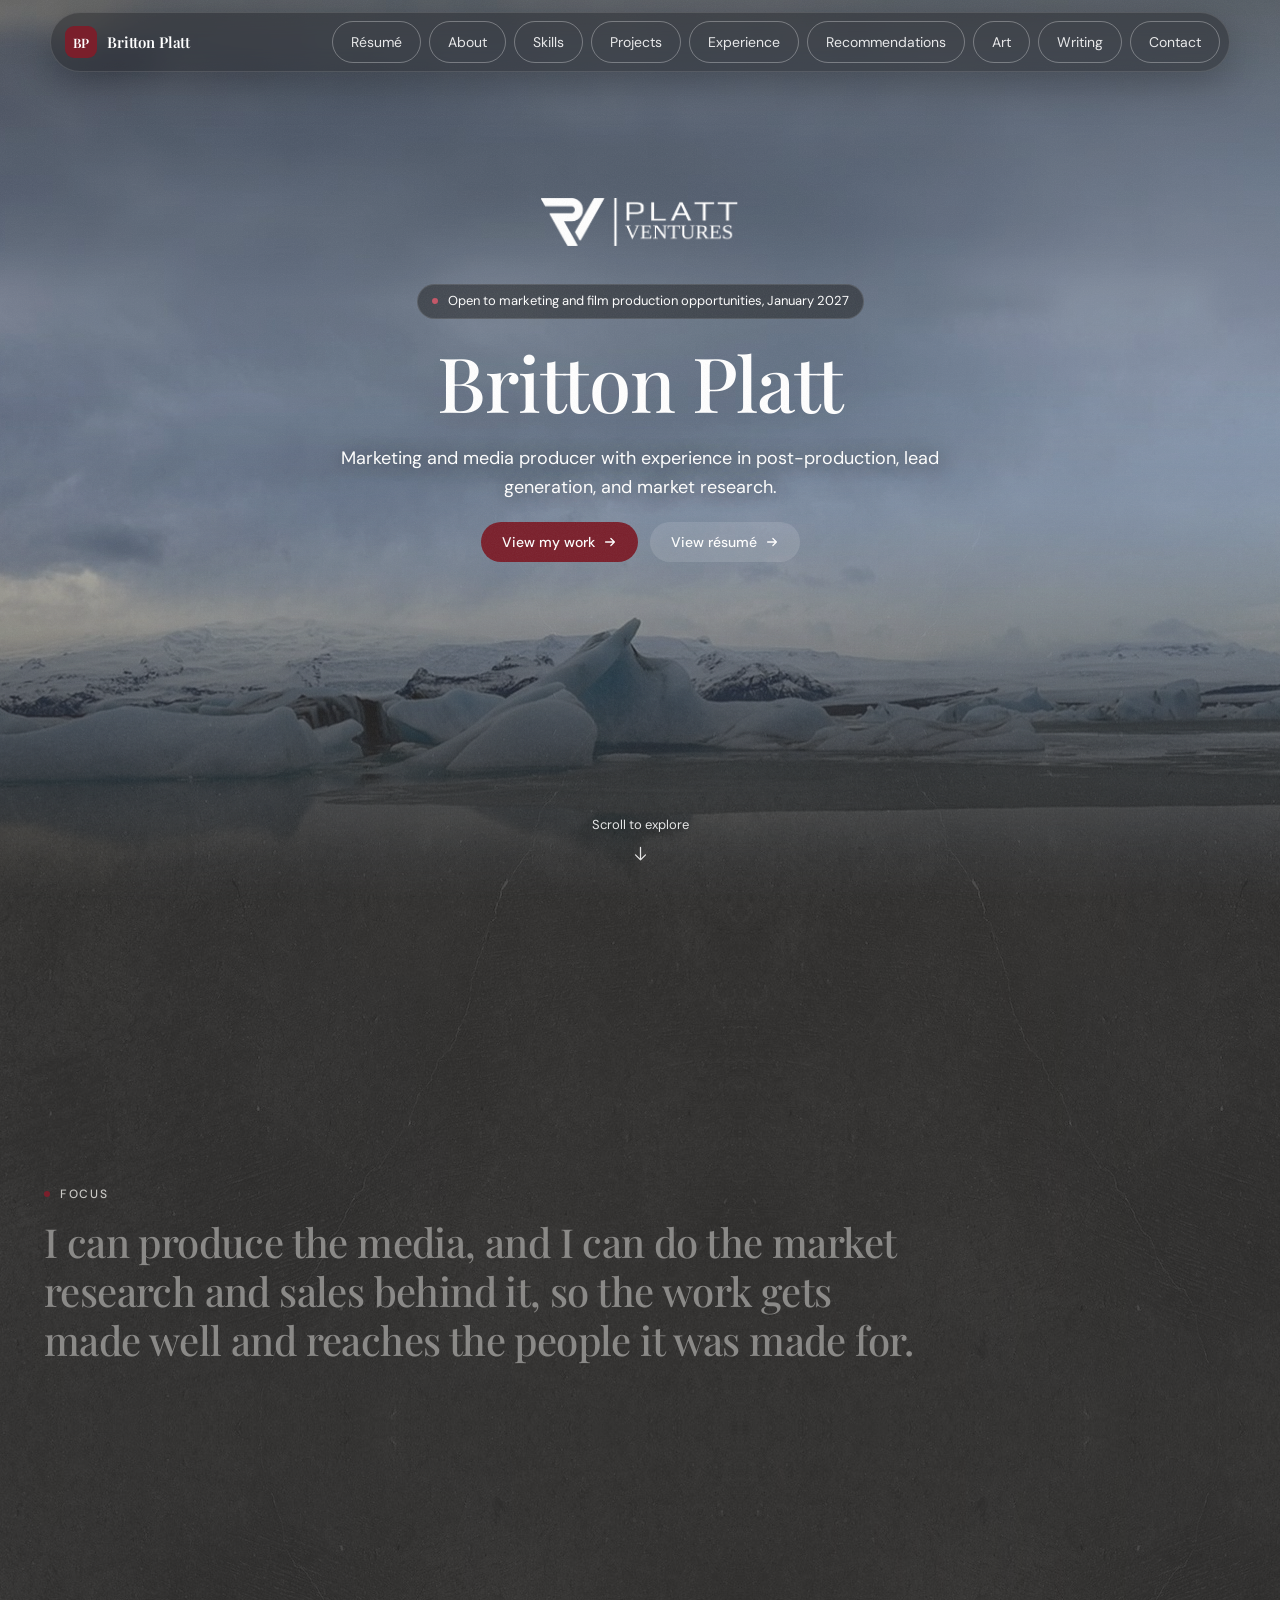
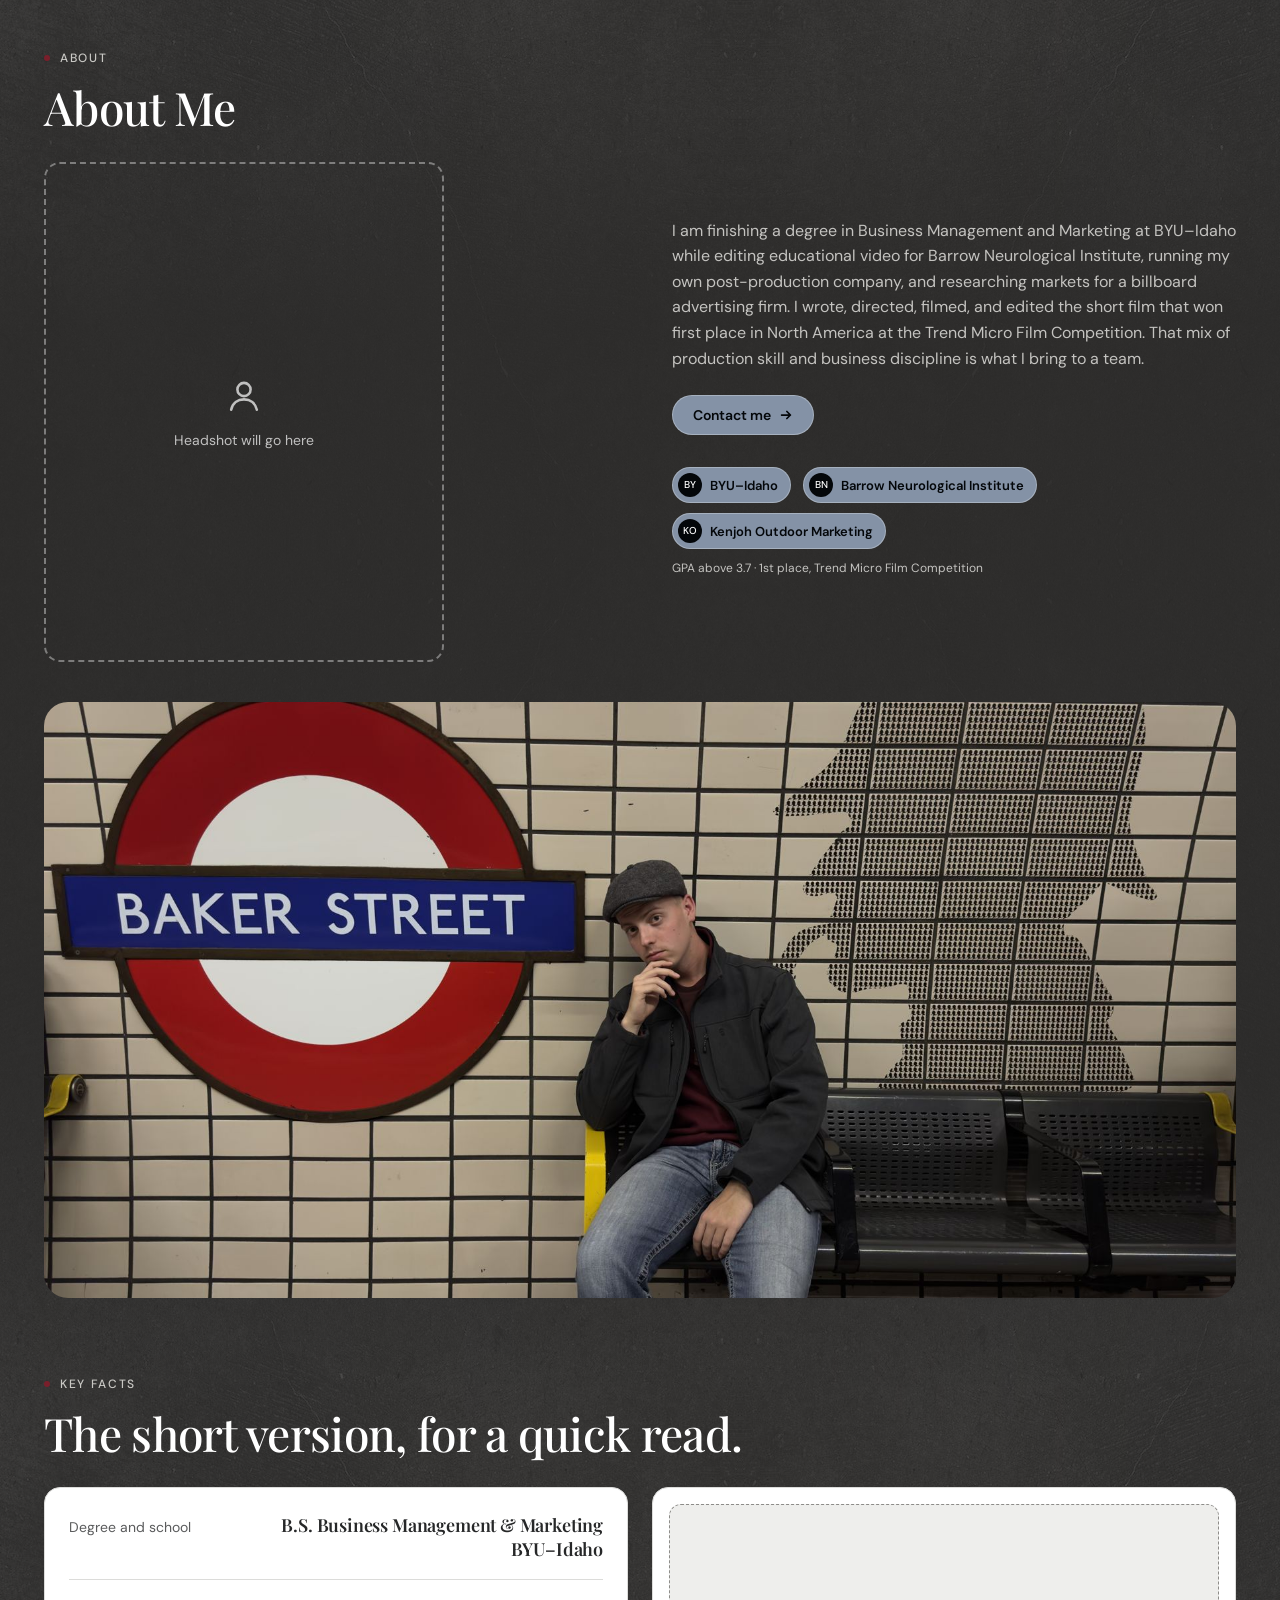
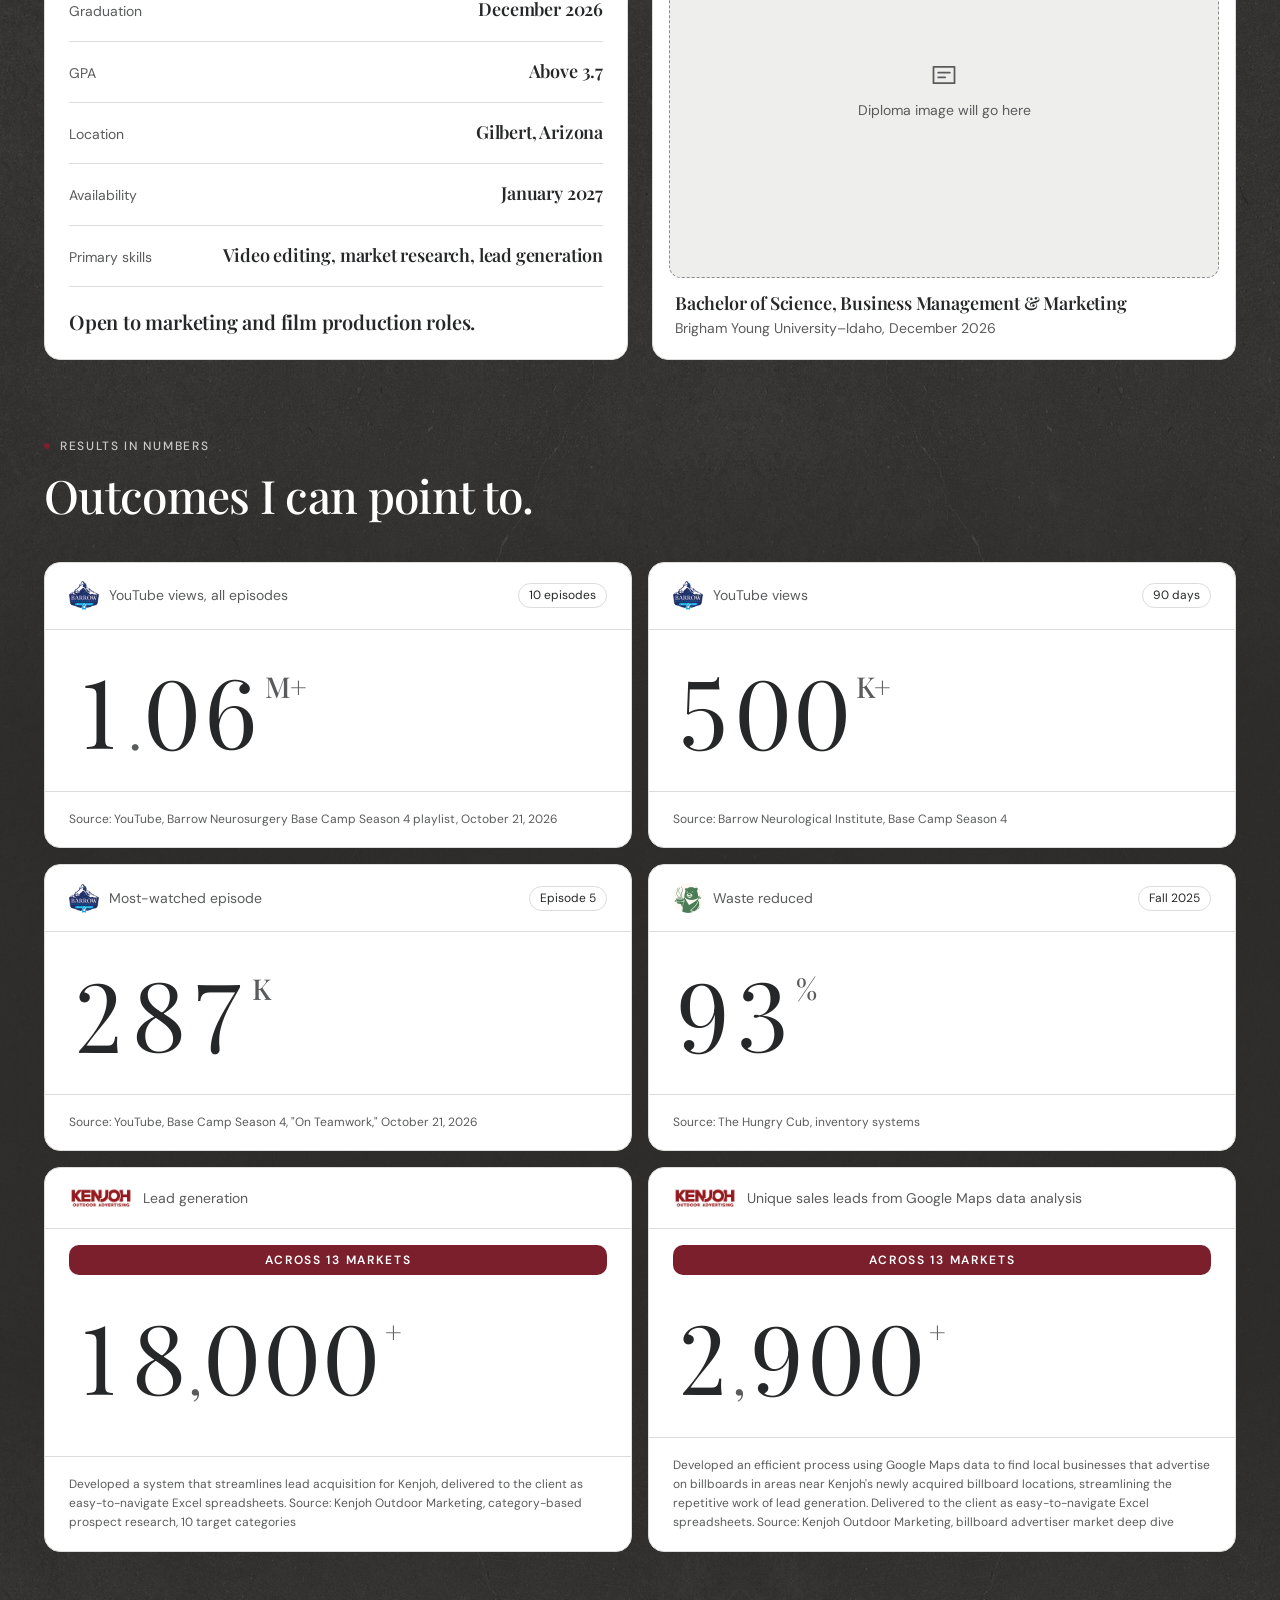
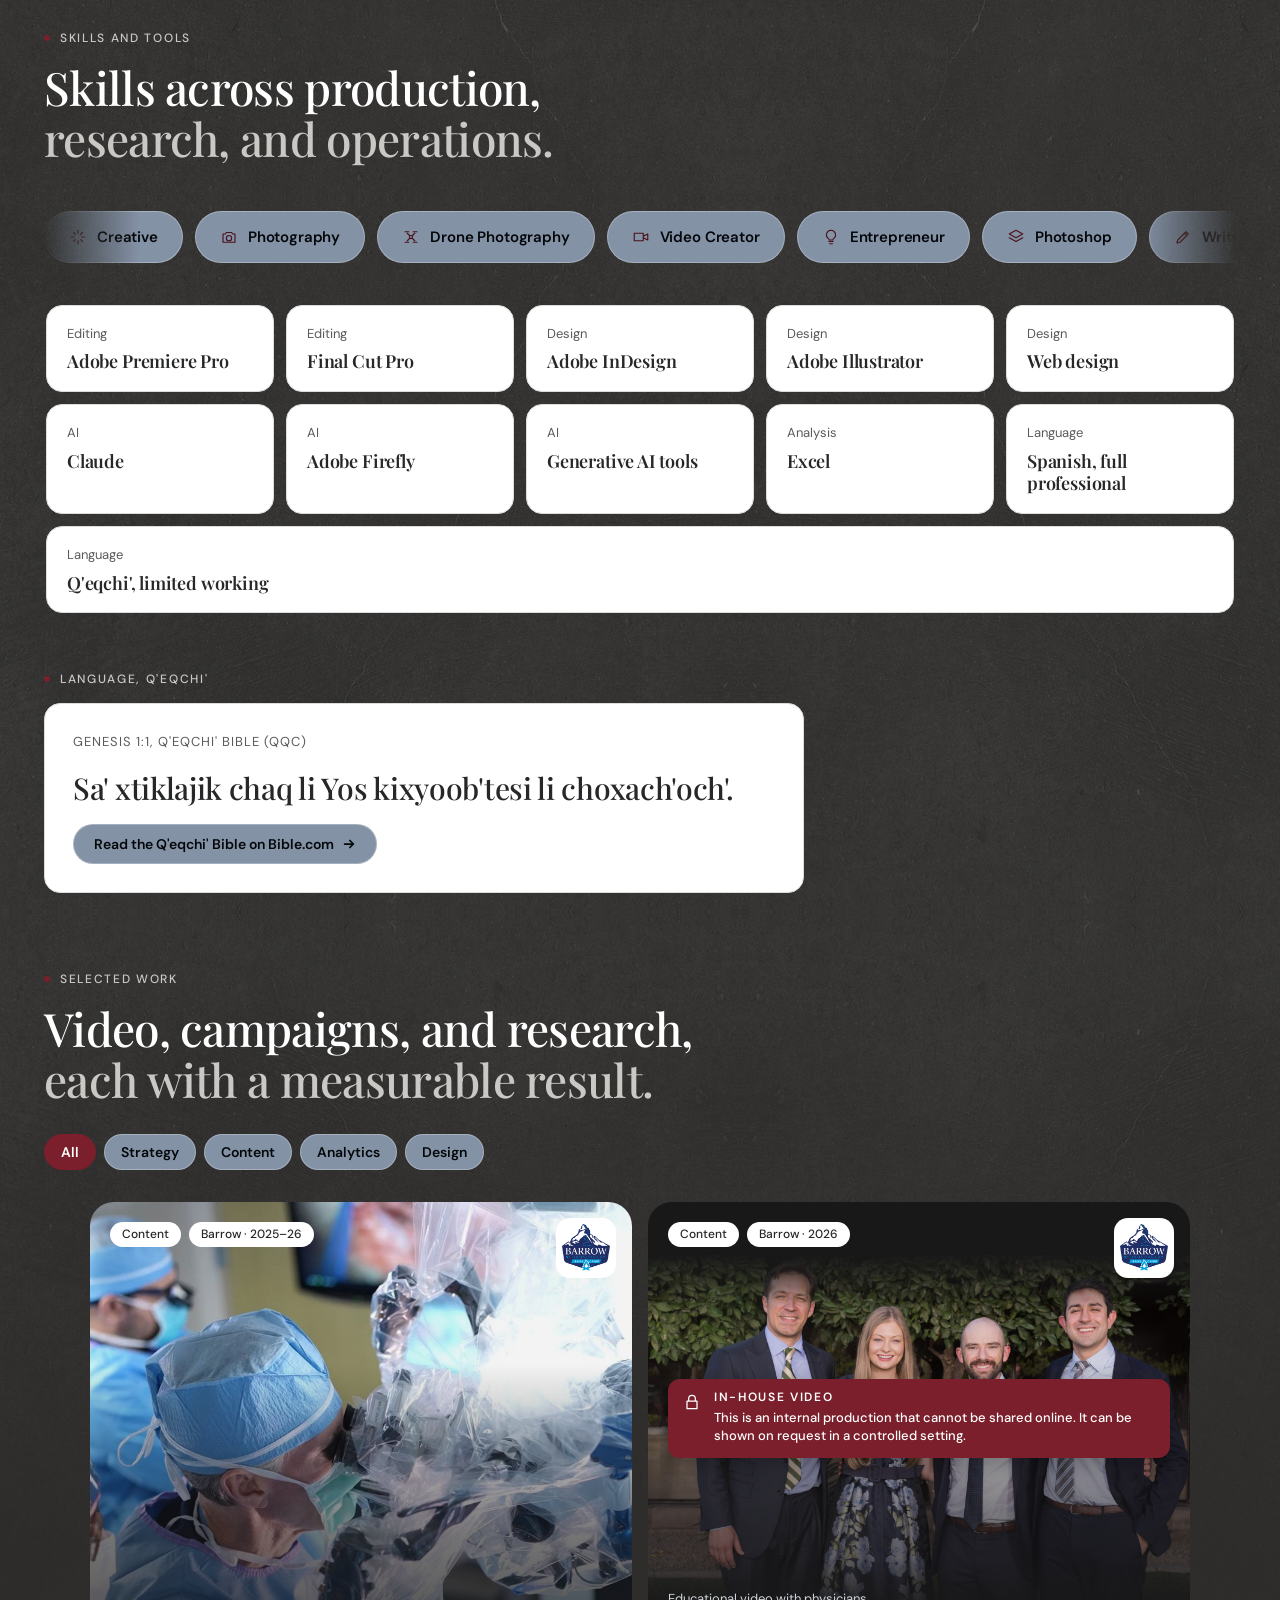
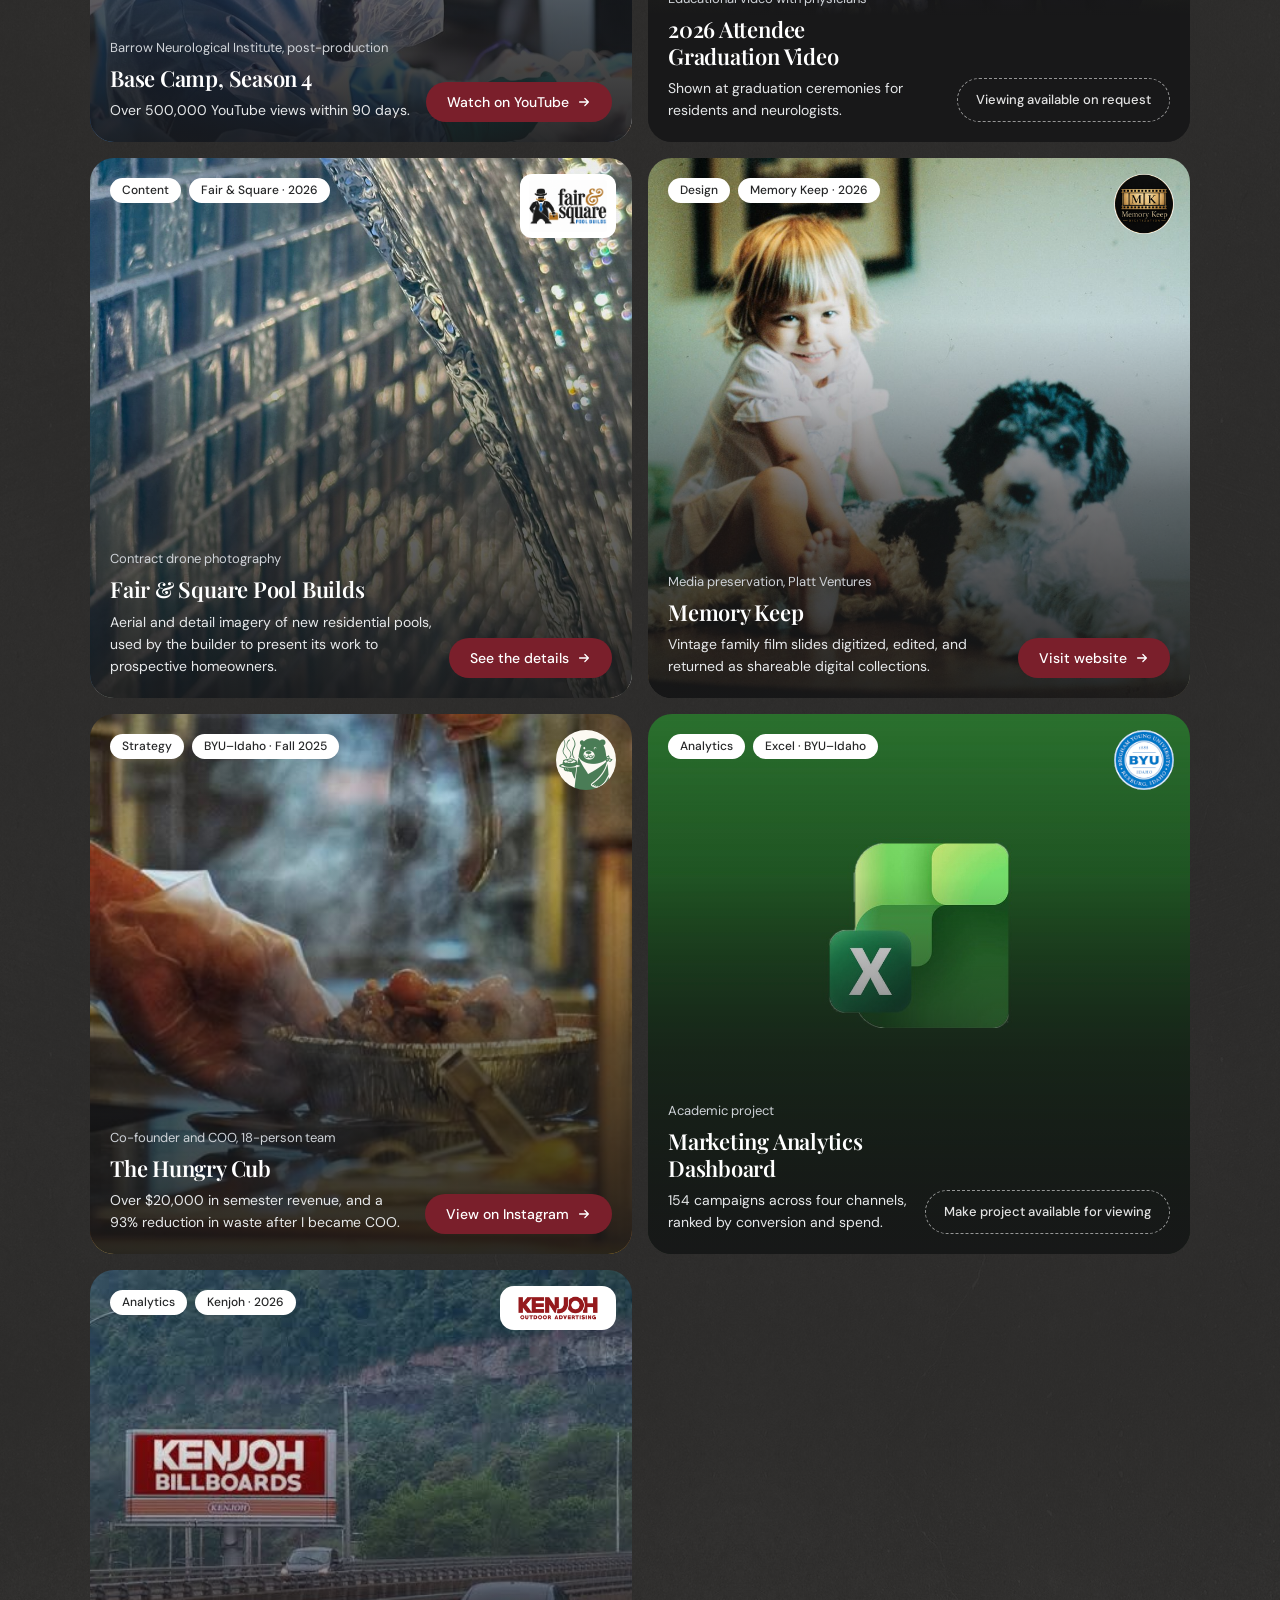
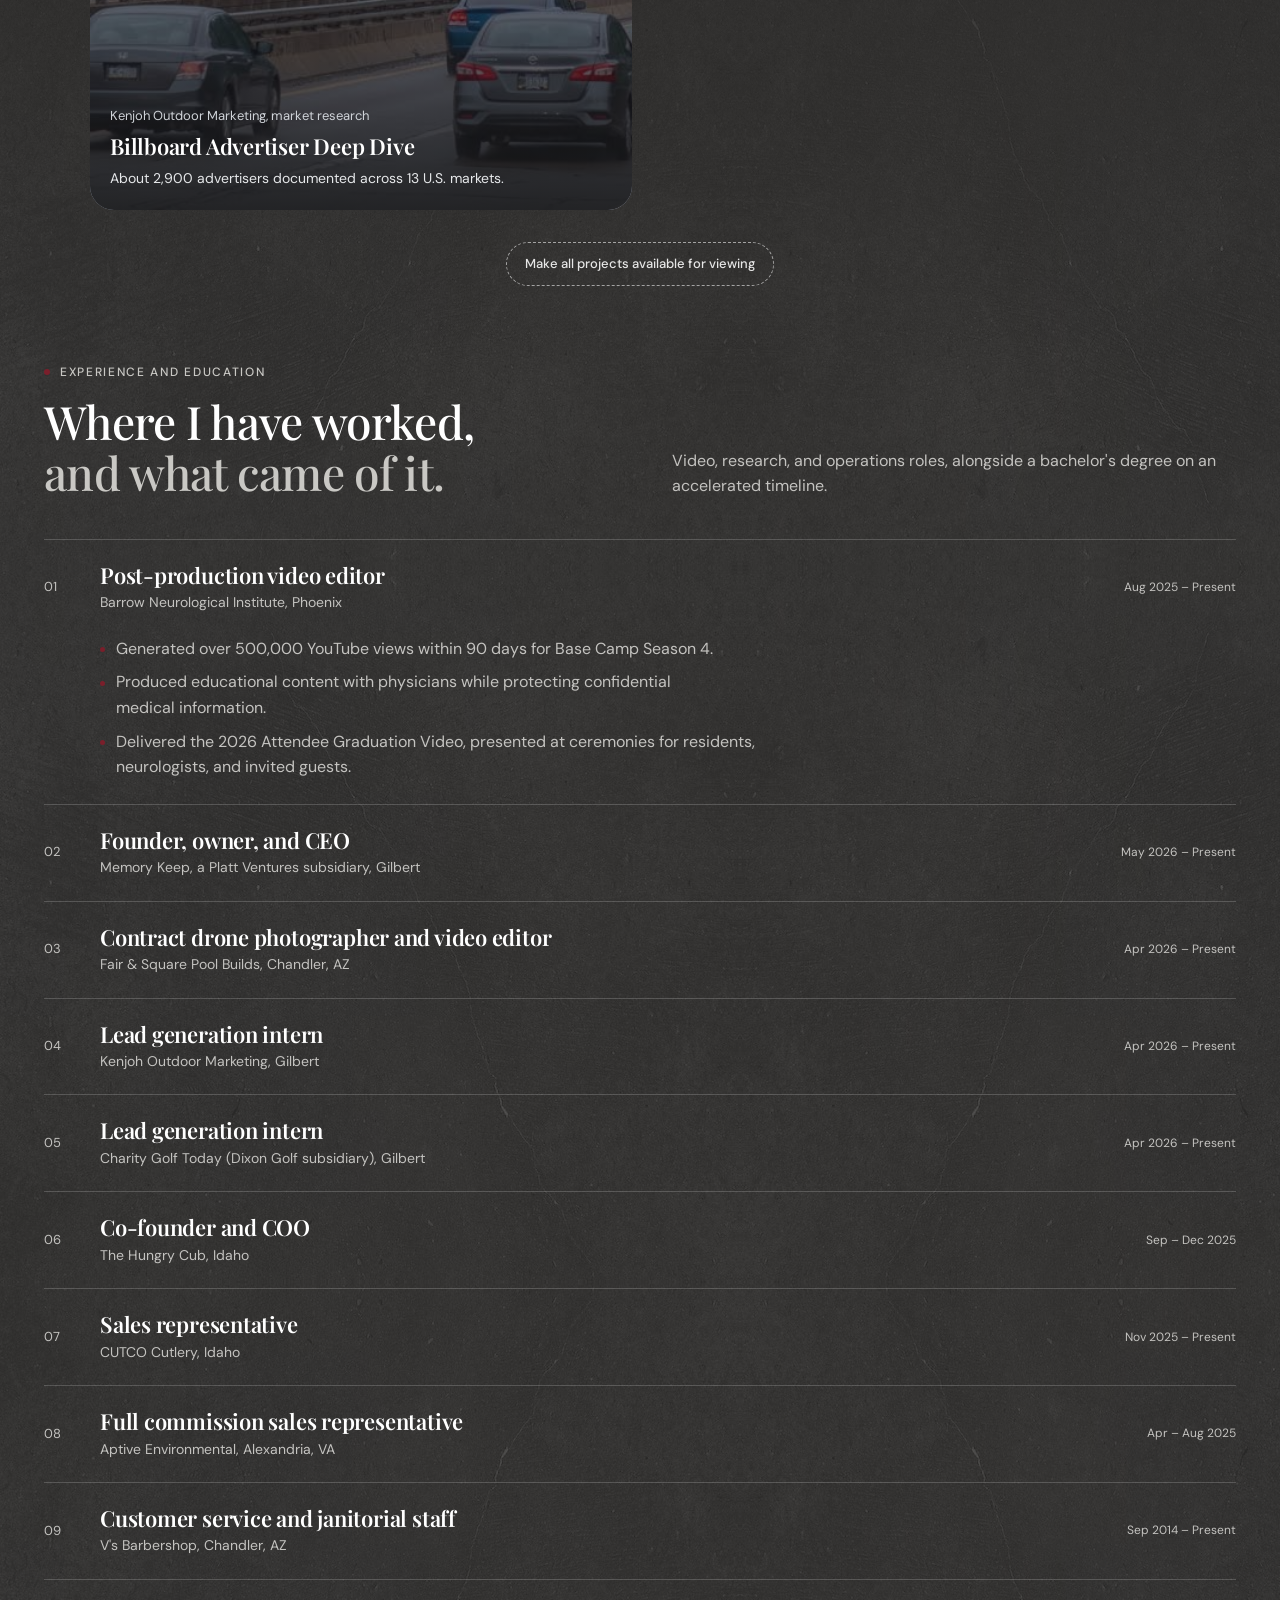
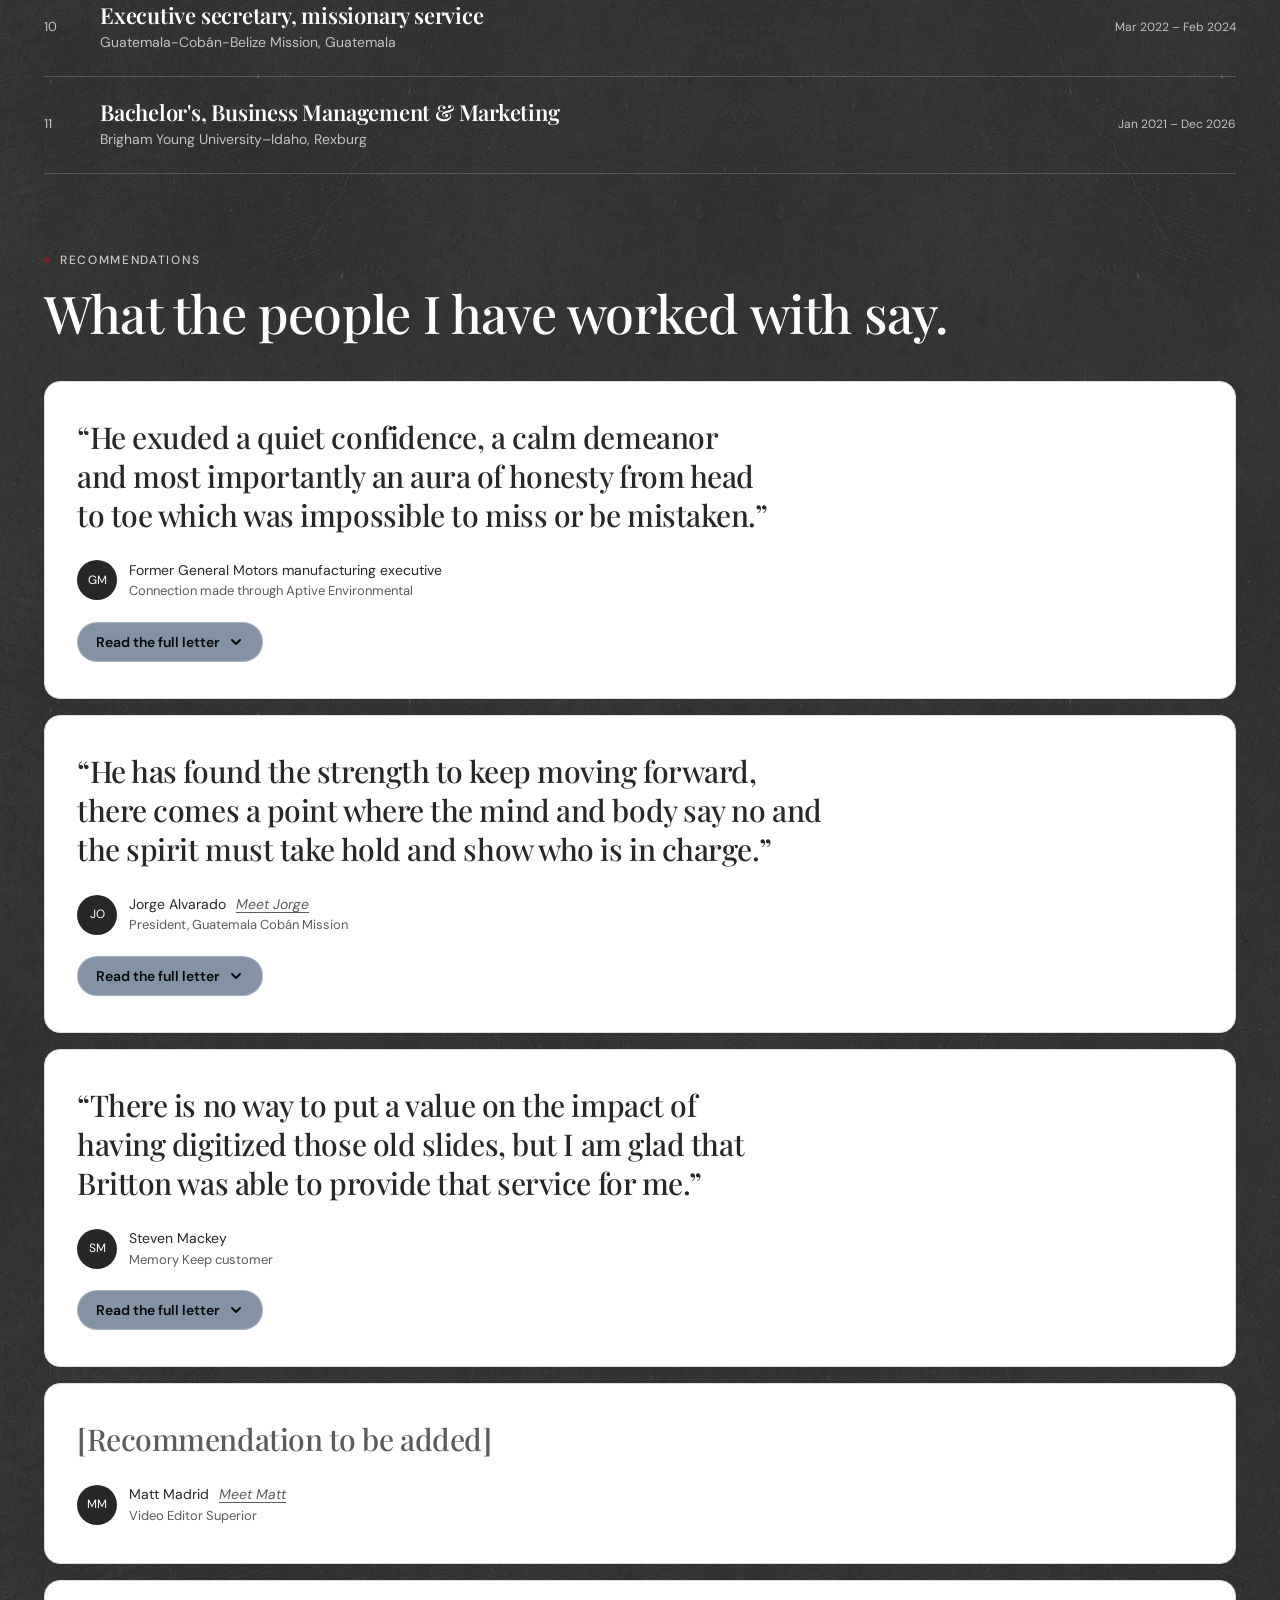
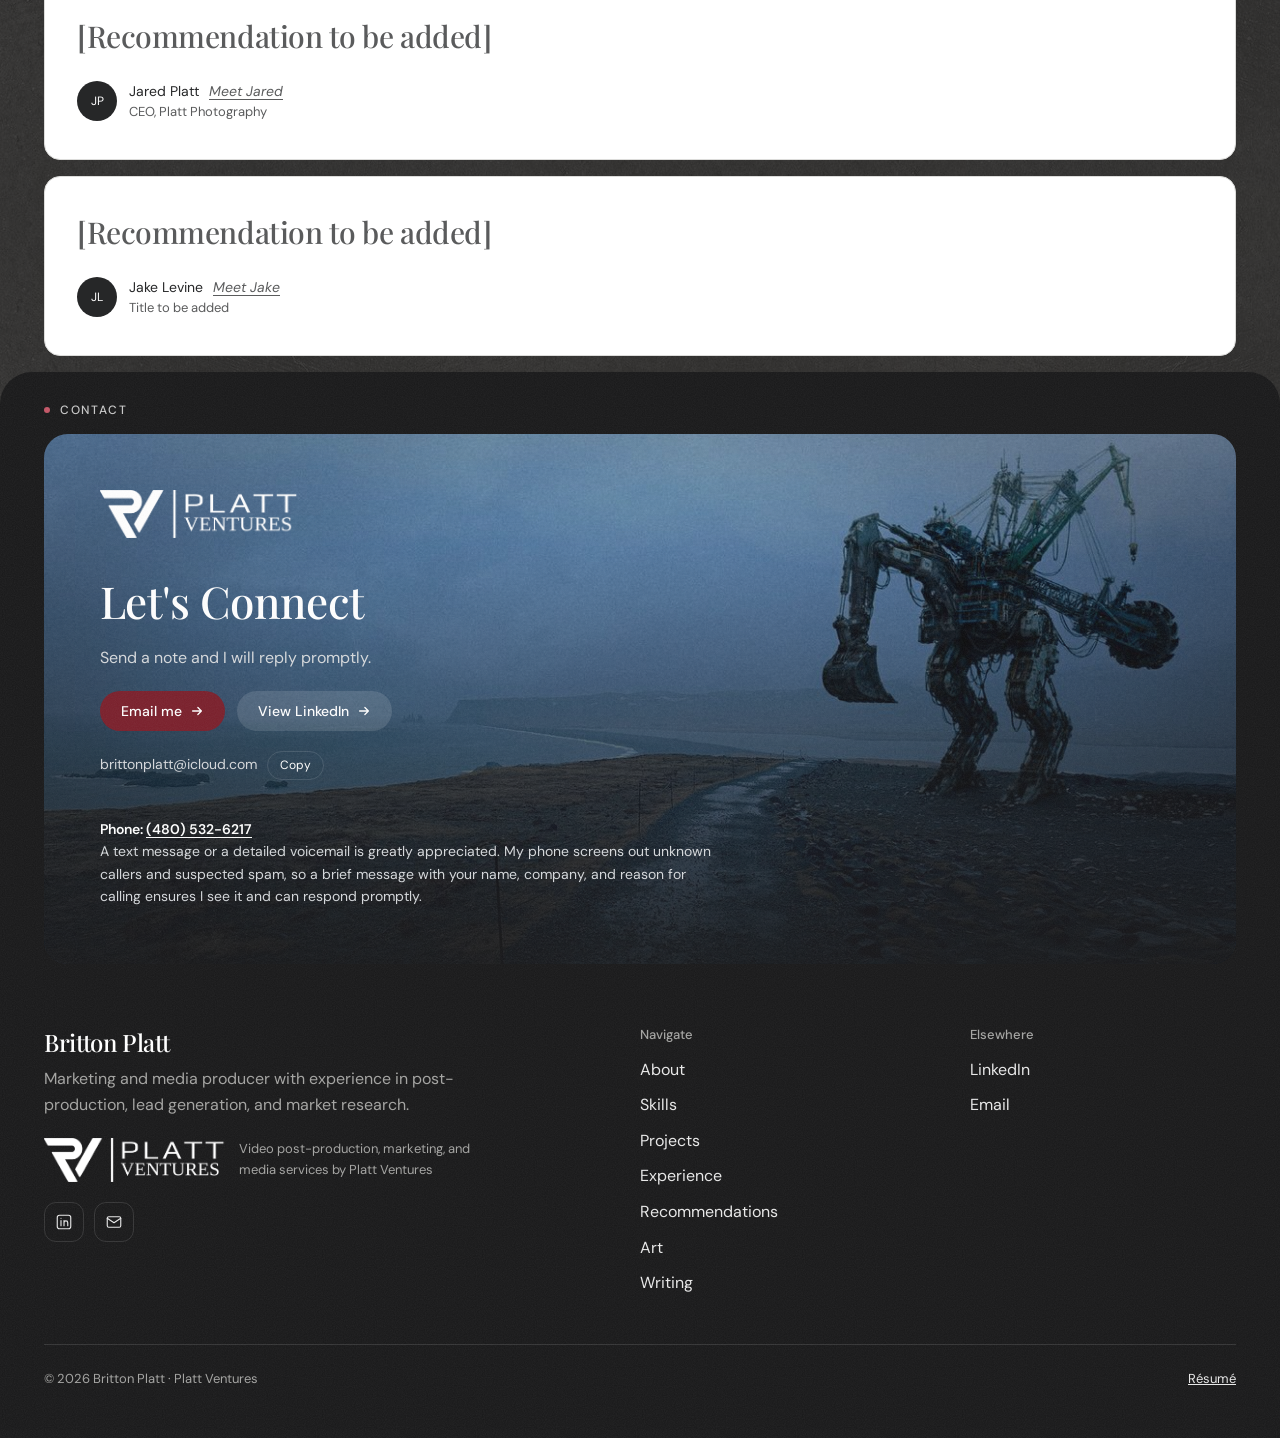
==== index.html @ e825f586 "Initial portfolio site" ====
<!doctype html>
<html lang="en">
<head>
<meta charset="utf-8">
<meta name="viewport" content="width=device-width,initial-scale=1,viewport-fit=cover">
<title>Britton Platt Portfolio</title>
<meta name="description" content="Britton Platt is a marketing and film production candidate: post-production video editor, market researcher and founder, graduating from BYU–Idaho in December 2026.">
<meta property="og:title" content="Britton Platt | Marketing and film production">
<meta property="og:description" content="Portfolio and résumé of Britton Platt. Video post-production, market research, and campaign work.">
<meta property="og:type" content="website">
<link rel="preconnect" href="https://fonts.googleapis.com">
<link rel="preconnect" href="https://fonts.gstatic.com" crossorigin>
<link rel="stylesheet" href="https://fonts.googleapis.com/css2?family=DM+Sans:opsz,wght@9..40,400;9..40,500;9..40,600&family=Playfair+Display:wght@400;500;600&display=swap">
<link rel="stylesheet" href="css/style.css">
</head>
<body>
<header>
  <div class="island" id="island">
    <div class="island-row">
      <a class="brand" href="#top" aria-label="Britton Platt, back to top"><span class="mono" aria-hidden="true">BP</span><span>Britton Platt</span></a>
      <span class="here" id="here" aria-live="polite">Home</span>
      <nav class="links" aria-label="Sections">
        <a class="rs" href="resume.html">Résumé</a>
        <a href="#about" data-sec="about">About</a>
        <a href="#skills" data-sec="skills">Skills</a>
        <a href="#projects" data-sec="projects">Projects</a>
        <a href="#experience" data-sec="experience">Experience</a>
        <a href="#recs" data-sec="recs">Recommendations</a>
        <a href="art.html">Art</a>
        <a href="speeches.html">Writing</a>
        <a href="#contact" data-sec="contact">Contact</a>
      </nav>
      <div class="nav-end">
        <a class="btn btn-primary nav-cta" href="resume.html">View résumé <svg class="ic" viewBox="0 0 16 16" aria-hidden="true"><path d="M3 8h10M9 4l4 4-4 4"/></svg></a>
        <button class="menu-btn" id="menuBtn" type="button" aria-expanded="false" aria-controls="navPanel">Menu</button>
      </div>
    </div>
    <div class="panel" id="navPanel">
      <div class="panel-in">
        <a class="pl" href="#about" data-sec="about">About</a>
        <a class="pl" href="#skills" data-sec="skills">Skills</a>
        <a class="pl" href="#projects" data-sec="projects">Projects</a>
        <a class="pl" href="#experience" data-sec="experience">Experience</a>
        <a class="pl" href="#recs" data-sec="recs">Recommendations</a>
        <a class="pl" href="art.html">Art</a>
        <a class="pl" href="speeches.html">Writing</a>
        <a class="pl" href="#contact" data-sec="contact">Contact</a>
        <a class="panel-cta" href="resume.html">View résumé <span><svg class="ic" viewBox="0 0 16 16" aria-hidden="true"><path d="M3 8h10M9 4l4 4-4 4"/></svg></span></a>
      </div>
    </div>
  </div>
</header>

<main id="top">
<!-- ============ HERO ============ -->
<section class="hero dark grain" aria-label="Introduction">
  <div class="hero-img" role="img" aria-label="A still glacier lagoon in Iceland with floating ice under a cloudy sky"></div>
  <div class="hero-fade"></div>
  <div class="hero-copy">
    <img class="pv-mark" src="images/platt-ventures-white.png" alt="Platt Ventures logo" loading="lazy">
    <p class="badge"><i></i><span>Open to marketing and film production opportunities, January 2027</span></p>
    <h1>Britton Platt</h1>
    <p class="sub">Marketing and media producer with experience in post-production, lead generation, and market research.</p>
    <div class="btns">
      <a class="btn btn-primary" href="#projects">View my work <svg class="ic" viewBox="0 0 16 16" aria-hidden="true"><path d="M3 8h10M9 4l4 4-4 4"/></svg></a>
      <a class="btn btn-dark" href="resume.html">View résumé <svg class="ic" viewBox="0 0 16 16" aria-hidden="true"><path d="M3 8h10M9 4l4 4-4 4"/></svg></a>
    </div>
  </div>
  <div class="scroll-hint" aria-hidden="true"><span>Scroll to explore</span><svg class="ic" viewBox="0 0 24 24"><path d="M12 4v15M6 13l6 6 6-6"/></svg></div>
</section>

<!-- ============ 1 POSITIONING ============ -->
<section class="sec rise" id="statement" style="padding-top:288px;padding-bottom:264px">
  <div class="wrap">
    <p class="eyebrow rv"><i></i>Focus</p>
    <p class="statement" id="statement-text">I can produce the media, and I can do the market research and sales behind it, so the work gets made well and reaches the people it was made for.</p>
  </div>
</section>

<!-- ============ 2 ABOUT ============ -->
<section class="sec" id="about" style="padding-top:24px">
  <div class="wrap">
    <div class="two">
      <div>
        <p class="eyebrow rv"><i></i>About</p>
        <h2 class="rv">About Me</h2>
        <div class="headshot rv" role="img" aria-label="Headshot placeholder"><svg viewBox="0 0 24 24" aria-hidden="true"><circle cx="12" cy="9" r="3.6"/><path d="M5 20c.8-3.6 3.6-5.6 7-5.6s6.2 2 7 5.6"/></svg><span>Headshot will go here</span></div>
      </div>
      <div class="rv">
        <p class="muted">I am finishing a degree in Business Management and Marketing at BYU–Idaho while editing educational video for Barrow Neurological Institute, running my own post-production company, and researching markets for a billboard advertising firm. I wrote, directed, filmed, and edited the short film that won first place in North America at the Trend Micro Film Competition. That mix of production skill and business discipline is what I bring to a team.</p>
        <div class="btns" style="margin-top:24px"><a class="btn btn-light" href="#contact">Contact me <svg class="ic" viewBox="0 0 16 16" aria-hidden="true"><path d="M3 8h10M9 4l4 4-4 4"/></svg></a></div>
        <div class="proof">
          <span class="org"><b>BY</b>BYU–Idaho</span>
          <span class="org"><b>BN</b>Barrow Neurological Institute</span>
          <span class="org"><b>KO</b>Kenjoh Outdoor Marketing</span>
          <p class="cred">GPA above 3.7 · 1st place, Trend Micro Film Competition</p>
        </div>
      </div>
    </div>
    <figure class="img about-img rv">
      <div class="ice" style="--img:url(../images/portrait.jpg)" role="img" aria-label="Britton sitting on a bench at Baker Street Underground station with his hand on his chin"></div>
    </figure>
  </div>
</section>

<!-- ============ 3 KEY FACTS ============ -->
<section class="sec" style="padding-top:0">
  <div class="wrap">
    <div class="two kf">
      <div>
        <p class="eyebrow rv"><i></i>Key facts</p>
        <h2 class="rv">The short version, for a quick read.</h2>
      </div>
      <div class="stack">
      <div class="card facts rv">
        <dl class="f">
          <div class="fact"><dt>Degree and school</dt><dd>B.S. Business Management &amp; Marketing<br>BYU–Idaho</dd></div>
          <div class="fact"><dt>Graduation</dt><dd>December 2026</dd></div>
          <div class="fact"><dt>GPA</dt><dd>Above 3.7</dd></div>
          <div class="fact"><dt>Location</dt><dd>Gilbert, Arizona</dd></div>
          <div class="fact"><dt>Availability</dt><dd>January 2027</dd></div>
          <div class="fact" style="border-bottom:0"><dt>Primary skills</dt><dd>Video editing, market research, lead generation</dd></div>
        </dl>
        <p class="facts-close" style="border-top:1px solid var(--line-light)">Open to marketing and film production roles.</p>
      </div>
      <figure class="card diploma rv">
        <div class="dip-ph" role="img" aria-label="Placeholder for an image of the diploma">
          <svg class="ic" viewBox="0 0 24 24" width="28" height="28" aria-hidden="true"><path d="M3 5h18v14H3zM7 10h10M7 14h6"/></svg>
          <span>Diploma image will go here</span>
        </div>
        <figcaption><b>Bachelor of Science, Business Management &amp; Marketing</b><span>Brigham Young University–Idaho, December 2026</span></figcaption>
      </figure>
    </div>
    </div>
  </div>
</section>

<!-- ============ 4 RESULTS ============ -->
<section class="sec" id="results" style="padding-top:0">
  <div class="wrap">
    <div class="head">
      <p class="eyebrow rv"><i></i>Results in numbers</p>
      <h2 class="rv">Outcomes I can point to.</h2>
    </div>
    <div class="stats" data-stagger>
      <article class="card stat rv" aria-label="1.06 million plus views across ten episodes">
        <div class="stat-h"><span class="lh"><img class="stat-logo" src="images/basecamp-logo.png" alt="Barrow Neurosurgery Base Camp logo" loading="lazy"><span>YouTube views, all episodes</span></span><span class="tag">10 episodes</span></div><hr>
        <div class="num" data-count="1.06" data-suffix="M+" data-label="More than 1.06 million views across ten episodes"></div>
        <div class="stat-f">Source: YouTube, Barrow Neurosurgery Base Camp Season 4 playlist, October 21, 2026</div>
      </article>
      <article class="card stat rv" aria-label="500,000 plus views in 90 days">
        <div class="stat-h"><span class="lh"><img class="stat-logo" src="images/basecamp-logo.png" alt="Barrow Neurosurgery Base Camp logo" loading="lazy"><span>YouTube views</span></span><span class="tag">90 days</span></div><hr>
        <div class="num" data-count="500" data-suffix="K+" data-label="500,000 plus views in 90 days"></div>
        <div class="stat-f">Source: Barrow Neurological Institute, Base Camp Season 4</div>
      </article>
      <article class="card stat rv" aria-label="287 thousand views on the most-watched episode">
        <div class="stat-h"><span class="lh"><img class="stat-logo" src="images/basecamp-logo.png" alt="Barrow Neurosurgery Base Camp logo" loading="lazy"><span>Most-watched episode</span></span><span class="tag">Episode 5</span></div><hr>
        <div class="num" data-count="287" data-suffix="K" data-label="287 thousand views on Episode 5, On Teamwork"></div>
        <div class="stat-f">Source: YouTube, Base Camp Season 4, "On Teamwork," October 21, 2026</div>
      </article>
      <article class="card stat rv" aria-label="93 percent less waste">
        <div class="stat-h"><span class="lh"><img class="stat-logo round" src="images/hungrycub-icon.jpg" alt="The Hungry Cub bear logo" loading="lazy"><span>Waste reduced</span></span><span class="tag">Fall 2025</span></div><hr>
        <div class="num" data-count="93" data-suffix="%" data-label="93 percent reduction in waste"></div>
        <div class="stat-f">Source: The Hungry Cub, inventory systems</div>
      </article>
      <article class="card stat rv" aria-label="More than 18,000 local business prospects across 13 U.S. markets">
        <div class="stat-h"><span class="lh"><img class="stat-logo wide" src="images/kenjoh-logo.png" alt="Kenjoh Outdoor Advertising logo" loading="lazy"><span>Lead generation</span></span></div><hr>
        <div class="stat-ban">Across 13 markets</div>
        <div class="num" data-count="18,000" data-suffix="+" data-label="More than 18,000 local business prospects across 13 U.S. markets"></div>
        <div class="stat-f">Developed a system that streamlines lead acquisition for Kenjoh, delivered to the client as easy-to-navigate Excel spreadsheets. Source: Kenjoh Outdoor Marketing, category-based prospect research, 10 target categories</div>
      </article>
      <article class="card stat rv" aria-label="More than 2,900 billboard advertisers documented across 13 U.S. markets">
        <div class="stat-h"><span class="lh"><img class="stat-logo wide" src="images/kenjoh-logo.png" alt="Kenjoh Outdoor Advertising logo" loading="lazy"><span>Unique sales leads from Google Maps data analysis</span></span></div><hr>
        <div class="stat-ban">Across 13 markets</div>
        <div class="num" data-count="2,900" data-suffix="+" data-label="More than 2,900 billboard advertisers documented across 13 U.S. markets"></div>
        <div class="stat-f">Developed an efficient process using Google Maps data to find local businesses that advertise on billboards in areas near Kenjoh's newly acquired billboard locations, streamlining the repetitive work of lead generation. Delivered to the client as easy-to-navigate Excel spreadsheets. Source: Kenjoh Outdoor Marketing, billboard advertiser market deep dive</div>
      </article>
    </div>
  </div>
</section>

<!-- ============ 5 SKILLS ============ -->
<section class="sec" id="skills" style="padding-top:0">
  <div class="wrap">
    <div class="head">
      <p class="eyebrow rv"><i></i>Skills and tools</p>
      <h2 class="rv">Skills across production, <span class="m">research, and operations.</span></h2>
    </div>
    <div class="stage rv" id="stage" role="group" aria-label="Skills">
      <div class="marq-track" id="marqTrack"></div>
    </div>
    <ul class="tools" data-stagger aria-label="Software and languages">
      <li class="card tool rv"><span>Editing</span><b>Adobe Premiere Pro</b></li>
      <li class="card tool rv"><span>Editing</span><b>Final Cut Pro</b></li>
      <li class="card tool rv"><span>Design</span><b>Adobe InDesign</b></li>
      <li class="card tool rv"><span>Design</span><b>Adobe Illustrator</b></li>
      <li class="card tool rv"><span>Design</span><b>Web design</b></li>
      <li class="card tool rv"><span>AI</span><b>Claude</b></li>
      <li class="card tool rv"><span>AI</span><b>Adobe Firefly</b></li>
      <li class="card tool rv"><span>AI</span><b>Generative AI tools</b></li>
      <li class="card tool rv"><span>Analysis</span><b>Excel</b></li>
      <li class="card tool rv"><span>Language</span><b>Spanish, full professional</b></li>
      <li class="card tool rv"><span>Language</span><b>Q'eqchi', limited working</b></li>
    </ul>
    <div class="lang-sub rv">
      <p class="eyebrow"><i></i>Language, Q'eqchi'</p>
      <figure class="card lang-card">
        <p class="lang-ref">Genesis 1:1, Q'eqchi' Bible (QQC)</p>
        <blockquote lang="qeq"><p>Sa' xtiklajik chaq li Yos kixyoob'tesi li choxach'och'.</p></blockquote>
        <a class="btn btn-light" href="https://www.bible.com/versions/543-qqc-qeqchi-bible" target="_blank" rel="noopener">Read the Q'eqchi' Bible on Bible.com <svg class="ic" viewBox="0 0 16 16" aria-hidden="true"><path d="M3 8h10M9 4l4 4-4 4"/></svg></a>
      </figure>
    </div>
  </div>
</section>

<!-- ============ 6 WORK ============ -->
<section class="sec" id="projects" style="padding-top:0">
  <div class="wrap">
    <div class="head" style="margin-bottom:0">
      <p class="eyebrow rv"><i></i>Selected work</p>
      <h2 class="rv">Video, campaigns, and research, <span class="m">each with a measurable result.</span></h2>
    </div>
    <div class="filters rv" role="group" aria-label="Filter projects">
      <button class="flt" type="button" data-f="all" aria-pressed="true">All</button>
      <button class="flt" type="button" data-f="Strategy" aria-pressed="false">Strategy</button>
      <button class="flt" type="button" data-f="Content" aria-pressed="false">Content</button>
      <button class="flt" type="button" data-f="Analytics" aria-pressed="false">Analytics</button>
      <button class="flt" type="button" data-f="Design" aria-pressed="false">Design</button>
    </div>
    <div class="grid" id="grid">
      <article class="proj rv" data-cat="Content"><div class="ice" style="--img:url(../images/p-basecamp.jpg);background-position:50% 40%" role="img" aria-label="Surgical team in blue scrubs working beneath an operating microscope"></div>
        <img class="logo-tile" src="images/basecamp-logo.png" alt="Barrow Neurosurgery Base Camp logo" loading="lazy">
        <div class="tags"><span>Content</span><span>Barrow · 2025–26</span></div>
        <div class="proj-b"><div class="proj-t"><small>Barrow Neurological Institute, post-production</small><h3>Base Camp, Season 4</h3><p>Over 500,000 YouTube views within 90 days.</p></div><a class="btn btn-primary" href="https://www.youtube.com/playlist?list=PL4IiqjHUKpsCH4gXNacObwVLHE61yKhTm" target="_blank" rel="noopener">Watch on YouTube <svg class="ic" viewBox="0 0 16 16" aria-hidden="true"><path d="M3 8h10M9 4l4 4-4 4"/></svg></a></div></article>
      <article class="proj rv" data-cat="Content"><div class="ice fit" role="img" aria-label="Four people in formal attire smiling together outdoors in front of a leafy tree"><img src="images/grad-video-cover.jpg" alt="" loading="lazy"></div>
        <div class="proj-ban" role="note"><svg class="ic" viewBox="0 0 24 24" aria-hidden="true"><path d="M6 11h12v9H6zM8 11V8a4 4 0 0 1 8 0v3"/></svg><span><b>In-house video</b>This is an internal production that cannot be shared online. It can be shown on request in a controlled setting.</span></div>
        <img class="logo-tile" src="images/basecamp-logo.png" alt="Barrow Neurosurgery Base Camp logo" loading="lazy">
        <div class="tags"><span>Content</span><span>Barrow · 2026</span></div>
        <div class="proj-b"><div class="proj-t"><small>Educational video with physicians</small><h3>2026 Attendee Graduation Video</h3><p>Shown at graduation ceremonies for residents and neurologists.</p></div><span class="proj-ph" role="note">Viewing available on request</span></div></article>
      <article class="proj rv" data-cat="Content"><div class="ice" style="--img:url(../images/fs-tile-glass.jpg);background-position:88% 40%" role="img" aria-label="Close-up of blue glass mosaic pool tile beside a falling stream of water"></div>
        <img class="logo-tile fs" src="images/fair-square-logo.png" alt="Fair &amp; Square Pool Builds logo" loading="lazy">
        <div class="tags"><span>Content</span><span>Fair &amp; Square · 2026</span></div>
        <div class="proj-b"><div class="proj-t"><small>Contract drone photography</small><h3>Fair &amp; Square Pool Builds</h3><p>Aerial and detail imagery of new residential pools, used by the builder to present its work to prospective homeowners.</p></div><a class="btn btn-primary" href="art.html#pools">See the details <svg class="ic" viewBox="0 0 16 16" aria-hidden="true"><path d="M3 8h10M9 4l4 4-4 4"/></svg></a></div></article>
      <article class="proj rv" data-cat="Design"><div class="ice" style="--img:url(../images/mkp10.jpg);background-position:50% 55%" role="img" aria-label="Vintage slide of a little girl sitting on a table with a black and white puppy, digitized by Memory Keep"></div>
        <img class="logo-tile round" src="images/memorykeep-icon.jpg" alt="Memory Keep Digitization logo" loading="lazy">
        <div class="tags"><span>Design</span><span>Memory Keep · 2026</span></div>
        <div class="proj-b"><div class="proj-t"><small>Media preservation, Platt Ventures</small><h3>Memory Keep</h3><p>Vintage family film slides digitized, edited, and returned as shareable digital collections.</p></div><a class="btn btn-primary" href="https://www.memorykeep.us" target="_blank" rel="noopener">Visit website <svg class="ic" viewBox="0 0 16 16" aria-hidden="true"><path d="M3 8h10M9 4l4 4-4 4"/></svg></a></div></article>
      <article class="proj rv" data-cat="Strategy"><div class="ice" style="--img:url(../images/hc-prep.jpg);background-position:50% 62%" role="img" aria-label="Gloved hands serving steaming food with tongs at The Hungry Cub"></div>
        <img class="logo-tile round" src="images/hungrycub-icon.jpg" alt="The Hungry Cub bear logo" loading="lazy">
        <div class="tags"><span>Strategy</span><span>BYU–Idaho · Fall 2025</span></div>
        <div class="proj-b"><div class="proj-t"><small>Co-founder and COO, 18-person team</small><h3>The Hungry Cub</h3><p>Over $20,000 in semester revenue, and a 93% reduction in waste after I became COO.</p></div><a class="btn btn-primary" href="https://www.instagram.com/the.hungry.cub.potatoes/" target="_blank" rel="noopener">View on Instagram <svg class="ic" viewBox="0 0 16 16" aria-hidden="true"><path d="M3 8h10M9 4l4 4-4 4"/></svg></a></div></article>
      <article class="proj rv" data-cat="Analytics"><div class="ice" style="--img:url(../images/p-excel-cover.jpg);background-position:50% 30%" role="img" aria-label="Excel icon on a green to black gradient"></div>
        <img class="logo-tile round" src="images/byui-seal.png" alt="BYU–Idaho seal" loading="lazy">
        <div class="tags"><span>Analytics</span><span>Excel · BYU–Idaho</span></div>
        <div class="proj-b"><div class="proj-t"><small>Academic project</small><h3>Marketing Analytics Dashboard</h3><p>154 campaigns across four channels, ranked by conversion and spend.</p></div><span class="proj-ph" role="note">Make project available for viewing</span></div></article>
      <article class="proj rv" data-cat="Analytics"><div class="ice" style="--img:url(../images/p-kenjoh2.jpg);background-position:50% 50%" role="img" aria-label="A Kenjoh Billboards billboard beside a highway with traffic below a wooded hillside"></div>
        <img class="logo-tile wide" src="images/kenjoh-logo.png" alt="Kenjoh Outdoor Advertising logo" loading="lazy">
        <div class="tags"><span>Analytics</span><span>Kenjoh · 2026</span></div>
        <div class="proj-b"><div class="proj-t"><small>Kenjoh Outdoor Marketing, market research</small><h3>Billboard Advertiser Deep Dive</h3><p>About 2,900 advertisers documented across 13 U.S. markets.</p></div></div></article>
    </div>
    <div class="more"><span class="proj-ph" role="note">Make all projects available for viewing</span></div>
  </div>
</section>

<!-- ============ 7 EXPERIENCE ============ -->
<section class="sec" id="experience" style="padding-top:0">
  <div class="wrap">
    <div class="two head">
      <div>
        <p class="eyebrow rv"><i></i>Experience and education</p>
        <h2 class="rv">Where I have worked, <span class="m">and what came of it.</span></h2>
      </div>
      <p class="muted rv" style="align-self:end">Video, research, and operations roles, alongside a bachelor's degree on an accelerated timeline.</p>
    </div>
    <div class="acc" id="expAcc">
      <div class="acc-i open"><button class="acc-b" type="button" aria-expanded="true"><span class="acc-n">01</span><span class="acc-t"><b>Post-production video editor</b><span>Barrow Neurological Institute, Phoenix</span></span><span class="acc-d">Aug 2025 – Present</span></button>
        <div class="acc-p"><div><ul><li>Generated over 500,000 YouTube views within 90 days for Base Camp Season 4.</li><li>Produced educational content with physicians while protecting confidential medical information.</li><li>Delivered the 2026 Attendee Graduation Video, presented at ceremonies for residents, neurologists, and invited guests.</li></ul></div></div></div>
      <div class="acc-i"><button class="acc-b" type="button" aria-expanded="false"><span class="acc-n">02</span><span class="acc-t"><b>Founder, owner, and CEO</b><span>Memory Keep, a Platt Ventures subsidiary, Gilbert</span></span><span class="acc-d">May 2026 – Present</span></button>
        <div class="acc-p"><div><img class="co-logo round" src="images/memorykeep-icon.jpg" style="margin:0 0 16px 56px" alt="Memory Keep Digitization logo" loading="lazy"><ul><li>Preserve family history by digitizing and editing vintage film slides, then returning them to customers as digital collections that can be viewed and shared for generations.</li></ul><div class="figs mk"><figure><img src="images/mkp01.jpg" loading="lazy" alt="Vintage color slide of several men in flight suits seated in a ready room"></figure><figure><img src="images/mkp02.jpg" loading="lazy" alt="Vintage slide of two children in a tall pine tree beside a building"></figure><figure><img src="images/mkp03.jpg" loading="lazy" alt="Vintage slide of a loaded touring bicycle at a marina with fishing boats"></figure><figure><img src="images/mkp04.jpg" loading="lazy" alt="Slide of a toddler in a striped shirt waving from a high chair"></figure><figure><img src="images/mkp05.jpg" loading="lazy" alt="Vintage slide of a young child leaning out between wooden railings"></figure><figure><img src="images/mkp06.jpg" loading="lazy" alt="Vintage slide of a man in an overcoat and a boy with a sled in a snowy town"></figure><figure><img src="images/mkp07.jpg" loading="lazy" alt="Slide of a smiling woman holding a toddler beside an older child outdoors"></figure><figure><img src="images/mkp08.jpg" loading="lazy" alt="Slide of a basset hound looking out of a truck window"></figure><figure><img src="images/mkp09.jpg" loading="lazy" alt="Vintage slide of two toddlers at a high chair tray"></figure><figure><img src="images/mkp10.jpg" loading="lazy" alt="Vintage slide of a little girl sitting on a table with a black and white puppy"></figure><figure><img src="images/mkp11.jpg" loading="lazy" alt="Faded slide of three people standing on a raft on calm water"></figure><figure><img src="images/mkp12.jpg" loading="lazy" alt="Vintage slide of two older women in dark headscarves beside a stone wall"></figure><figure><img src="images/mkp13.jpg" loading="lazy" alt="Vintage slide of four children seated on a large field cannon"></figure></div></div></div></div>
      <div class="acc-i"><button class="acc-b" type="button" aria-expanded="false"><span class="acc-n">03</span><span class="acc-t"><b>Contract drone photographer and video editor</b><span>Fair &amp; Square Pool Builds, Chandler, AZ</span></span><span class="acc-d">Apr 2026 – Present</span></button>
        <div class="acc-p"><div><img class="co-logo wide" src="images/fair-square-logo.png" style="margin:0 0 16px 56px;height:56px" alt="Fair &amp; Square Pool Builds logo" loading="lazy"><ul><li>Capture, edit, and deliver aerial and ground-level photo and video of newly built residential pools for a licensed Arizona pool builder, which uses the imagery to present its work to prospective homeowners.</li><li>Serve as a repeat, direct-contract vendor to the company owner across Southeast Valley and Pinal County communities, including Gilbert, Queen Creek, San Tan Valley, Mesa, Maricopa, and Gold Canyon.</li><li>Photograph hardscape, tile, water features, and landscaping in natural light, and produce overhead compositions that show a pool's full layout, spa, and surrounding design in one frame.</li><li>Manage the full workflow independently, from scheduling and site visits to flight, color correction, retouching, and file delivery, while carrying a full course load.</li><li>Handle client communication, scoping, and invoicing directly.</li></ul><div class="figs"><figure><img src="images/fs-aerial-pool.jpg" loading="lazy" alt="Overhead drone photograph of a rectangular pool and spa surrounded by pavers, artificial turf, and desert landscaping"></figure><figure><img src="images/fs-aerial-spa.jpg" loading="lazy" alt="Overhead drone photograph of a square spa with white stone coping beside a deep blue pool"></figure><figure><img src="images/fs-aerial-edge.jpg" loading="lazy" alt="Overhead drone photograph of a pool edge beside pavers and strips of turf"></figure><figure><img src="images/fs-waterfalls.jpg" loading="lazy" alt="Two sheet waterfalls pouring from a stacked stone wall into a backyard pool with a spa"></figure><figure><img src="images/fs-tile-glass.jpg" loading="lazy" alt="Close-up of blue glass mosaic pool tile beside a falling stream of water"></figure><figure><img src="images/fs-chairs.jpg" loading="lazy" alt="Two gray chairs standing in the shallow sun shelf of a pool in front of a block wall and desert plants"></figure></div></div></div></div>
      <div class="acc-i"><button class="acc-b" type="button" aria-expanded="false"><span class="acc-n">04</span><span class="acc-t"><b>Lead generation intern</b><span>Kenjoh Outdoor Marketing, Gilbert</span></span><span class="acc-d">Apr 2026 – Present</span></button>
        <div class="acc-p"><div><img class="co-logo wide" src="images/kenjoh-logo.png" style="margin:0 0 16px 56px" alt="Kenjoh Outdoor Advertising logo" loading="lazy"><ul><li>Generated over 1,000 billboard advertising leads for the sales team using Google Street View and proprietary methods.</li><li>Documented about 2,900 advertisers and compiled about 18,000 local business prospects across 13 U.S. markets.</li><li>Color-coded prospects by Better Business Bureau rating so sales could prioritize reputable businesses.</li></ul><div class="figs"><figure><img src="images/kenjoh-map.jpg" loading="lazy" alt="Map of the San Antonio, Texas area with color-coded dots marking locations across the city and its highways"></figure></div></div></div></div>
      <div class="acc-i"><button class="acc-b" type="button" aria-expanded="false"><span class="acc-n">05</span><span class="acc-t"><b>Lead generation intern</b><span>Charity Golf Today (Dixon Golf subsidiary), Gilbert</span></span><span class="acc-d">Apr 2026 – Present</span></button>
        <div class="acc-p"><div><ul><li>Conducted market research and established connections with marketing agencies such as IMG and AAC on behalf of Charity Golf Today.</li><li>Attend weekly reporting meetings with the company President.</li></ul></div></div></div>
      <div class="acc-i"><button class="acc-b" type="button" aria-expanded="false"><span class="acc-n">06</span><span class="acc-t"><b>Co-founder and COO</b><span>The Hungry Cub, Idaho</span></span><span class="acc-d">Sep – Dec 2025</span></button>
        <div class="acc-p"><div><ul><li>Led an 18-person kitchen and service team that earned over $20,000 in a semester while serving roughly 80 customers daily.</li><li>Cut waste by 93% through a better inventory system.</li><li>Reduced inventory counting and stocking from five hours to 45 minutes.</li><li>Instagram: <a href="https://www.instagram.com/the.hungry.cub.potatoes/" target="_blank" rel="noopener">@the.hungry.cub.potatoes</a></li></ul>
        <div class="figs"><figure><img src="images/hc-group.jpg" loading="lazy" alt="The Hungry Cub team at the BYU–Idaho sign holding a Hungry Cub Loaded Potatoes sign"></figure><figure><img src="images/hc-counter.jpg" loading="lazy" alt="Two Hungry Cub team members serving a customer at the counter"></figure><figure><img src="images/hc-smile.jpg" loading="lazy" alt="A smiling Hungry Cub team member in a University Food Services cap"></figure><figure><img src="images/hc-sign.jpg" loading="lazy" alt="Britton at the Hungry Cub counter beside the Hungry Cub sign"></figure><figure><img src="images/hc-team.jpg" loading="lazy" alt="Four Hungry Cub team members in green shirts seated at a table"></figure><figure><img src="images/hc-prep.jpg" loading="lazy" alt="Close-up of food preparation with tongs at The Hungry Cub"></figure></div></div></div></div>
      <div class="acc-i"><button class="acc-b" type="button" aria-expanded="false"><span class="acc-n">07</span><span class="acc-t"><b>Sales representative</b><span>CUTCO Cutlery, Idaho</span></span><span class="acc-d">Nov 2025 – Present</span></button>
        <div class="acc-p"><div><ul><li>Generated direct-to-consumer sales through product demonstrations.</li><li>Strengthened consultative selling techniques.</li></ul></div></div></div>
      <div class="acc-i"><button class="acc-b" type="button" aria-expanded="false"><span class="acc-n">08</span><span class="acc-t"><b>Full commission sales representative</b><span>Aptive Environmental, Alexandria, VA</span></span><span class="acc-d">Apr – Aug 2025</span></button>
        <div class="acc-p"><div><ul><li>Earned top-performing rookie status with an average contract value of about $1,500.</li><li>Sustained an average contract value of about $1,200 through the season.</li><li>Worked 72-hour weeks in a highly competitive, commission-only sales environment.</li><li>Built a professional network with high-level sales leaders.</li></ul>
        <div class="figs"><figure><img src="images/aptive.jpg" loading="lazy" alt="Britton in a rain jacket and Aptive cap on a rainy residential street while working door to door"></figure></div></div></div></div>
      <div class="acc-i"><button class="acc-b" type="button" aria-expanded="false"><span class="acc-n">09</span><span class="acc-t"><b>Customer service and janitorial staff</b><span>V's Barbershop, Chandler, AZ</span></span><span class="acc-d">Sep 2014 – Present</span></button>
        <div class="acc-p"><div><ul><li>Assisted approximately 250 customers daily in a high-volume environment.</li><li>Repaired equipment to reduce operational downtime.</li><li>Resolved scheduling conflicts and trained new staff on safety procedures.</li></ul></div></div></div>
      <div class="acc-i"><button class="acc-b" type="button" aria-expanded="false"><span class="acc-n">10</span><span class="acc-t"><b>Executive secretary, missionary service</b><span>Guatemala-Cobán-Belize Mission, Guatemala</span></span><span class="acc-d">Mar 2022 – Feb 2024</span></button>
        <div class="acc-p"><div><ul><li>Managed immigration compliance for more than 300 international volunteers.</li><li>Coordinated operations across Guatemala and Belize.</li><li>Strengthened 12 congregations through leadership mentoring and led 2 congregations in planning and organization.</li><li>Developed professional Spanish fluency and a working knowledge of Q'eqchi'.</li></ul>
        <div class="figs"><figure><img src="images/mission-secretary.jpg" loading="lazy" alt="Britton presenting to a group beside a screen, in front of a Guatemala Cobán Mission banner"></figure>
        <figure><img src="images/mission.jpg" loading="lazy" alt="Britton in a white shirt and patterned tie holding a Q'eqchi' edition of the Book of Mormon during his missionary service in Guatemala"></figure></div></div></div></div>
      <div class="acc-i"><button class="acc-b" type="button" aria-expanded="false"><span class="acc-n">11</span><span class="acc-t"><b>Bachelor's, Business Management &amp; Marketing</b><span>Brigham Young University–Idaho, Rexburg</span></span><span class="acc-d">Jan 2021 – Dec 2026</span></button>
        <div class="acc-p"><div><ul><li>Earned associate's and bachelor's degrees on an accelerated schedule while keeping a GPA above 3.7.</li><li>Built an Excel marketing analytics dashboard covering 154 campaigns across four channels.</li></ul>
        <div class="figs"><figure><img src="images/byui.jpg" loading="lazy" alt="Britton wearing sunglasses beside the snow-covered BYU–Idaho sign on campus"></figure></div></div></div></div>
    </div>
  </div>
</section>

<!-- ============ 9 RECOMMENDATIONS ============ -->
<section class="sec" id="recs" style="padding-top:0;padding-bottom:48px">
  <div class="wrap">
    <div class="head">
      <p class="eyebrow rv"><i></i>Recommendations</p>
      <h2 class="rv">What the people I have worked with say.</h2>
    </div>
    <div class="qc" id="qc" aria-live="polite" style="margin-top:0"></div>
  </div>
</section>

<!-- ============ 12 CLOSING CTA ============ -->
<section class="sec dark grain cta-sec" id="contact">
  <div class="wrap">
    <p class="eyebrow rv"><i></i>Contact</p>
    <div class="img band rv">
      <div class="ice" style="--img:url(../images/cta.jpg)" role="img" aria-label="A lone walking machine standing on a misty coastal headland at dusk"></div>
      <div class="band-in">
        <img class="pv-mark" src="images/platt-ventures-white.png" alt="Platt Ventures logo" loading="lazy">
        <h2>Let's Connect</h2>
        <p>Send a note and I will reply promptly.</p>
        <div class="btns">
          <a class="btn btn-primary" href="mailto:brittonplatt@icloud.com">Email me <svg class="ic" viewBox="0 0 16 16" aria-hidden="true"><path d="M3 8h10M9 4l4 4-4 4"/></svg></a>
          <a class="btn btn-dark" href="https://www.linkedin.com/in/britton-platt-83a084385/" target="_blank" rel="noopener">View LinkedIn <svg class="ic" viewBox="0 0 16 16" aria-hidden="true"><path d="M3 8h10M9 4l4 4-4 4"/></svg></a>
        </div>
        <p class="addr"><span id="addr">brittonplatt@icloud.com</span><button class="cp" type="button" id="copyBtn">Copy</button></p>
        <p class="phone-note"><b>Phone: <a href="tel:+14805326217">(480) 532-6217</a></b><br>A text message or a detailed voicemail is greatly appreciated. My phone screens out unknown callers and suspected spam, so a brief message with your name, company, and reason for calling ensures I see it and can respond promptly.</p>
      </div>
    </div>
    <!-- ============ 13 FOOTER ============ -->
    <footer class="foot">
      <div>
        <p class="nm">Britton Platt</p>
        <p class="bl">Marketing and media producer with experience in post-production, lead generation, and market research.</p>
        <p class="pv-line"><img src="images/platt-ventures-white.png" alt="Platt Ventures logo" loading="lazy"><span>Video post-production, marketing, and media services by Platt Ventures</span></p>
        <div class="tiles">
          <a class="tile" href="https://www.linkedin.com/in/britton-platt-83a084385/" target="_blank" rel="noopener" aria-label="LinkedIn"><svg class="ic" viewBox="0 0 24 24"><rect x="3" y="3" width="18" height="18" rx="3"/><path d="M8 10v7M8 7v.01M12 17v-4a2.5 2.5 0 0 1 5 0v4M12 10v7"/></svg></a>
          <a class="tile" href="mailto:brittonplatt@icloud.com" aria-label="Email"><svg class="ic" viewBox="0 0 24 24"><rect x="3" y="5" width="18" height="14" rx="2"/><path d="M3 7l9 6 9-6"/></svg></a>
        </div>
      </div>
      <div><h4>Navigate</h4><ul><li><a href="#about">About</a></li><li><a href="#skills">Skills</a></li><li><a href="#projects">Projects</a></li><li><a href="#experience">Experience</a></li><li><a href="#recs">Recommendations</a></li><li><a href="art.html">Art</a></li><li><a href="speeches.html">Writing</a></li></ul></div>
      <div><h4>Elsewhere</h4><ul><li><a href="https://www.linkedin.com/in/britton-platt-83a084385/" target="_blank" rel="noopener">LinkedIn</a></li><li><a href="mailto:brittonplatt@icloud.com">Email</a></li></ul></div>
    </footer>
    <div class="legal"><span>© 2026 Britton Platt · Platt Ventures</span><a href="resume.html">Résumé</a></div>
  </div>
</section>
</main>

<script src="js/main.js"></script>
</body>
</html>
---- css/style.css ----
[hidden]:not([hidden=until-found i]){display:none!important}
/* Layout concept: a dark cinematic hero and floating island nav frame warm off-white content sections; dark closing call to action and footer. One maroon accent. */
:root{
  --bg-dark:#181819; --bg-light:#353433; --surface:#FFFFFF; --surface-dark:#222223;
  --ink:#262728; --ink-muted:#5a5b5c; --text-on-dark:#FFFFFF; --text-on-dark-muted:#a5a5a3;
  --line-light:#cfcfcd; --line-dark:rgba(255,255,255,0.12);
  --accent:#7A1F2B; --accent-hover:#9B2C3B; --accent-on-dark:#C45566;
  --statement-from:#8a8987;
  --r-card:16px; --r-img:24px; --r-pill:999px;
  /* Astralaga is a licensed font; Playfair Display stands in until its font file is embedded */
  --f-head:"Astralaga","Playfair Display","Didot","Bodoni 72",Georgia,serif;
  --f-body:"DM Sans",system-ui,-apple-system,"Segoe UI",sans-serif;
  --ease:cubic-bezier(.22,1,.36,1);
  --gutter:24px; --section-pad:80px;
  --ice:url("../images/hero.jpg");
  --noise:url("data:image/svg+xml,%3Csvg xmlns='http://www.w3.org/2000/svg' width='160' height='160'%3E%3Cfilter id='n'%3E%3CfeTurbulence type='fractalNoise' baseFrequency='.9' numOctaves='2' stitchTiles='stitch'/%3E%3CfeColorMatrix type='saturate' values='0'/%3E%3C/filter%3E%3Crect width='100%25' height='100%25' filter='url(%23n)'/%3E%3C/svg%3E");
  color-scheme:light;
  font-variant-numeric:lining-nums;
}
@media (max-width:399px){:root{--gutter:16px}}
*{box-sizing:border-box}
html{scroll-behavior:smooth}
body{margin:0;background:var(--bg-light);color:var(--ink);font:400 16px/1.6 var(--f-body);-webkit-font-smoothing:antialiased;overflow-x:hidden}
img,svg{max-width:100%}
a{color:inherit}
h1,h2,h3,h4,p,ul,ol,figure,blockquote{margin:0}
ul,ol{padding:0;list-style:none}
button{font:inherit;color:inherit;cursor:pointer}
:focus-visible{outline:2px solid var(--accent);outline-offset:3px;border-radius:6px}
.dark :focus-visible,.island :focus-visible,.hero :focus-visible{outline-color:var(--accent-on-dark)}
section[id]{scroll-margin-top:84px}
.wrap{width:100%;max-width:1440px;margin-inline:auto;padding-inline:max(var(--gutter),env(safe-area-inset-left,0px)) max(var(--gutter),env(safe-area-inset-right,0px))}
.sec{padding-block:var(--section-pad);position:relative}
.dark{background:var(--bg-dark);color:var(--text-on-dark)}
.grain::after{content:"";position:absolute;inset:0;background-image:var(--noise);background-size:160px 160px;opacity:.08;pointer-events:none;z-index:5}

/* type */
.eyebrow{display:flex;align-items:center;gap:10px;font-size:13px;font-weight:500;line-height:1;letter-spacing:.14em;text-transform:uppercase;color:var(--ink);margin-bottom:18px}
.eyebrow i{width:6px;height:6px;border-radius:50%;background:var(--accent);flex:none}
.dark .eyebrow{color:#C9C9C9}
.dark .eyebrow i{background:var(--accent-on-dark)}
h2{font:500 clamp(34px,4.6vw,46px)/1.12 var(--f-head);letter-spacing:-.015em;color:var(--ink);text-wrap:balance;max-width:22em}
h2 .m{color:var(--ink-muted)}
.dark h2{color:var(--text-on-dark)}
.dark h2 .m{color:var(--text-on-dark-muted)}
.head{margin-bottom:40px}
.lede{color:var(--ink-muted);max-width:40em;margin-top:16px}
.muted{color:var(--ink-muted)}

/* buttons */
.btn{display:inline-flex;align-items:center;justify-content:center;gap:8px;height:40px;padding:0 20px;border-radius:var(--r-pill);border:1px solid transparent;font:500 14px/1 var(--f-body);text-decoration:none;white-space:nowrap;transition:background-color .3s var(--ease),transform .3s var(--ease),border-color .3s var(--ease)}
.btn:hover{transform:translateY(-1px)}
.btn svg{width:14px;height:14px;flex:none;transition:transform .3s var(--ease)}
.btn:hover svg{transform:translateX(3px)}
.btn-primary{background:var(--accent);color:#fff}
.btn-primary:hover{background:var(--accent-hover)}
.btn-dark{background:rgba(255,255,255,.12);color:#fff}
.btn-dark:hover{background:rgba(255,255,255,.2)}
.btn-light{background:var(--surface);color:var(--ink);border-color:var(--line-light)}
.btn-light:hover{border-color:#c9c6bf}
.btns{display:flex;flex-wrap:wrap;gap:12px}
.ic{fill:none;stroke:currentColor;stroke-width:1.5;stroke-linecap:round;stroke-linejoin:round}

/* cards */
.card{background:var(--surface);border:1px solid var(--line-light);border-radius:var(--r-card);padding:24px}
.dark .card{background:var(--surface-dark);border-color:var(--line-dark)}
.img{border-radius:var(--r-img);overflow:hidden;position:relative}
.ice{background-image:var(--img,var(--ice));background-size:cover;background-position:center;transition:transform .6s var(--ease)}
.img:hover .ice{transform:scale(1.03)}

/* ===== nav island ===== */
.island{position:fixed;z-index:100;top:calc(12px + env(safe-area-inset-top,0px));left:max(10px,env(safe-area-inset-left,0px));right:max(10px,env(safe-area-inset-right,0px));max-width:1180px;margin-inline:auto;background:rgba(24,24,25,.4);-webkit-backdrop-filter:blur(10px);backdrop-filter:blur(10px);transition:background-color .3s;border:1px solid rgba(255,255,255,.12);border-radius:30px;box-shadow:0 10px 40px rgba(0,0,0,.28);color:#fff}
.island-row{height:58px;display:flex;align-items:center;justify-content:space-between;padding:0 7px 0 14px;gap:12px}
.brand{display:flex;align-items:center;gap:10px;text-decoration:none;font:600 15px/1 var(--f-head);letter-spacing:-.01em;min-width:0}
.mono{width:32px;height:32px;border-radius:9px;background:var(--accent);display:grid;place-items:center;font:600 13px/1 var(--f-head);flex:none}
.links{display:none;gap:4px}
.links a,.panel a.pl{text-decoration:none}
.links a{font-size:14px;padding:8px 14px;border-radius:var(--r-pill);color:rgba(255,255,255,.62);transition:color .3s,background-color .3s}
.links a:hover{color:#fff}
.links a.act,.panel a.pl.act{color:#fff}
.nav-end{display:flex;align-items:center;gap:8px}
.menu-btn{width:84px;height:44px;border-radius:var(--r-pill);border:0;background:rgba(255,255,255,.12);color:#fff;font:500 14px/1 var(--f-body)}
.nav-cta{display:none}
.panel{max-height:0;opacity:0;visibility:hidden;overflow:hidden;transition:max-height .3s ease-out,opacity .3s ease-out,visibility 0s linear .3s}
.island.open .panel{max-height:560px;opacity:1;visibility:visible;transition-delay:0s}
.panel-in{padding:4px 16px 16px}
.panel a.pl{display:block;font:500 22px/1.2 var(--f-head);letter-spacing:-.01em;padding:16px 0;color:rgba(255,255,255,.7);border-top:1px solid rgba(255,255,255,.1)}
.panel a.pl:first-child{border-top:0}
.panel-cta{display:flex;align-items:center;justify-content:space-between;gap:12px;margin-top:12px;height:52px;padding:0 6px 0 22px;border-radius:var(--r-pill);background:var(--accent);color:#fff;text-decoration:none;font:500 15px/1 var(--f-body);transition:background-color .3s}
.panel-cta:hover{background:var(--accent-hover)}
.panel-cta span{width:40px;height:40px;border-radius:50%;background:rgba(255,255,255,.18);display:grid;place-items:center}
.panel-cta svg{width:16px;height:16px}
@media (min-width:1024px){
  .links{display:flex}.menu-btn,.panel{display:none}.nav-cta{display:inline-flex}
  .island-row{padding-right:9px}
}

/* ===== hero ===== */
.hero{position:relative;height:100vh;height:100svh;min-height:560px;background:var(--bg-dark);color:#fff;overflow:hidden}
.hero-img{position:absolute;inset:0;background-image:var(--ice);background-size:cover;background-position:center 72%;filter:brightness(.92) saturate(.95)}
.hero.grain::after{-webkit-mask-image:linear-gradient(to bottom,#000 60%,transparent 100%);mask-image:linear-gradient(to bottom,#000 60%,transparent 100%)}
.hero-fade{position:absolute;inset:0;background:linear-gradient(to bottom,rgba(24,24,25,.34) 0%,rgba(24,24,25,.16) 38%,rgba(24,24,25,.14) 60%,rgba(53,52,51,.55) 82%,var(--bg-light) 100%)}
.hero-copy{position:relative;z-index:3;max-width:680px;margin-inline:auto;padding:clamp(110px,22vh,200px) var(--gutter) 0;text-align:center;display:flex;flex-direction:column;align-items:center;gap:20px}
.badge{display:inline-flex;align-items:center;gap:10px;padding:8px 14px;border-radius:var(--r-pill);background:rgba(24,24,25,.5);border:1px solid var(--line-dark);font-size:13px;line-height:1.3;-webkit-backdrop-filter:blur(8px);backdrop-filter:blur(8px);text-align:left}
.badge i{width:6px;height:6px;border-radius:50%;background:var(--accent-on-dark);flex:none}
h1{font:500 clamp(44px,8vw,76px)/1.12 var(--f-head);letter-spacing:-.015em;color:#fff}
.hero .sub{font-size:18px;color:#fff;max-width:30em;text-shadow:0 1px 18px rgba(0,0,0,.5)}
.hero .btns{justify-content:center}
.scroll-hint{position:absolute;z-index:3;left:50%;transform:translateX(-50%);bottom:calc(36px + env(safe-area-inset-bottom,0px));z-index:6;display:flex;flex-direction:column;align-items:center;gap:8px;font-size:13px;color:rgba(255,255,255,.88);text-shadow:0 1px 12px rgba(0,0,0,.55)}
.scroll-hint svg{width:20px;height:20px;animation:bob 2.4s var(--ease) infinite}
@keyframes bob{0%,100%{transform:translateY(0)}50%{transform:translateY(4px)}}

/* rounded top lets the light page rise over the dark hero */
.rise{border-radius:0;margin-top:0;position:relative;z-index:4;background:var(--bg-light)}

/* ===== statement ===== */
.statement{font:500 clamp(28px,4.4vw,40px)/1.22 var(--f-head);letter-spacing:-.015em;max-width:24em;text-wrap:balance}
.statement .w{color:var(--ink);transition:color .35s var(--ease)}
.js .statement .w{color:var(--statement-from)}
.js .statement .w.on{color:var(--ink)}

/* ===== about ===== */
.two{display:grid;gap:40px}
@media (min-width:800px){.two{grid-template-columns:1fr 1fr;gap:64px;align-items:start}}
.proof{display:flex;flex-wrap:wrap;align-items:center;gap:10px 12px;margin-top:32px}
.org{display:inline-flex;align-items:center;gap:8px;padding:5px 12px 5px 5px;border-radius:var(--r-pill);background:var(--surface);border:1px solid var(--line-light);font-size:13px;line-height:1}
.org b{width:24px;height:24px;border-radius:50%;background:var(--ink);color:#fff;display:grid;place-items:center;font:500 10px/1 var(--f-body)}
.cred{font-size:14px;color:var(--ink-muted);flex-basis:100%}
.about-img{margin-top:48px;aspect-ratio:16/9;max-height:640px;min-height:260px}
.about-img .ice{position:absolute;inset:0;background-position:50% 40%}

.ph{position:absolute;z-index:2;left:16px;bottom:16px;padding:6px 12px;border-radius:var(--r-pill);background:rgba(255,255,255,.92);color:var(--ink);font-size:12px;line-height:1.3;max-width:calc(100% - 32px)}

.facts{padding:8px 24px 24px}
.fact{display:flex;justify-content:space-between;align-items:baseline;gap:20px;padding:18px 0;border-bottom:1px solid var(--line-light)}
.fact dt{font-size:14px;color:var(--ink-muted);flex:none}
.fact dd{margin:0;text-align:right;font:600 18px/1.3 var(--f-head);letter-spacing:-.01em;min-width:0}
.facts-close{padding-top:22px;font:600 20px/1.3 var(--f-head);letter-spacing:-.01em}
dl.f{margin:0}

/* ===== stats ===== */
.stats{display:grid;gap:16px}
@media (min-width:800px){.stats{grid-template-columns:repeat(2,1fr)}}
.stat{display:flex;flex-direction:column;padding:0}
.stat-h,.stat-f{display:flex;justify-content:space-between;align-items:center;gap:12px;padding:18px 24px;font-size:14px}
.stat-h span:first-child,.stat-f{color:var(--ink-muted)}
.tag{padding:4px 10px;border-radius:var(--r-pill);border:1px solid var(--line-light);font-size:12px;line-height:1.3;color:var(--ink)}
.stat hr{border:0;border-top:1px solid var(--line-light);margin:0}
.num{display:flex;align-items:flex-start;padding:28px 24px;font:500 min(96px,20vw)/1.1 var(--f-head);letter-spacing:-.01em;font-variant-numeric:lining-nums tabular-nums}
@media (min-width:800px){.num{font-size:min(96px,9vw)}}
.dg{display:block;height:1.1em;width:.62em;overflow:hidden;text-align:center}
.dg i{display:block;font-style:normal;transform:translateY(0);transition:transform 1.2s var(--ease);transition-delay:var(--d,0ms)}
.dg i b{display:block;height:1.1em;font-weight:400}
.sx{font-size:.3em;line-height:1.1;margin-top:.45em;margin-left:.15em;color:var(--ink-muted)}
.cm{align-self:flex-end;font-size:.5em;line-height:1;padding-bottom:.2em;margin-inline:.02em;color:var(--ink-muted)}
.round{border-radius:50%!important;object-fit:cover!important;background:#F4F4F2;padding:0!important}
.co-logo{width:44px;height:44px;border:1px solid var(--line-light);flex:none}
.step-top{display:flex;align-items:center;justify-content:space-between;gap:12px}
.acc-p a{text-decoration:underline;text-underline-offset:3px}
.logo-tile.wide{width:116px;height:44px;padding:6px 10px}.stat-logo.wide{width:auto;height:24px}.co-logo.wide{width:auto;height:34px;padding:4px 10px;border-radius:10px;background:#fff}
.stat-ban{margin:16px 24px 0;padding:9px 14px;border-radius:10px;background:var(--accent);color:#fff;font:600 12px/1 var(--f-body,inherit);letter-spacing:.14em;text-transform:uppercase;text-align:center}
.logo-tile.left{right:auto;left:16px}.logo-tile.pv{width:132px}
.acc-p .figs.mk figure{flex:1 1 120px;max-width:200px;aspect-ratio:4/3}.acc-p .figs.mk img{width:100%;height:100%;object-fit:cover;display:block}
.phone-note{margin-top:18px;max-width:46em;font-size:14px;line-height:1.6;color:rgba(255,255,255,.78)}.phone-note b{color:#fff;font-weight:600}.phone-note a{color:#fff;text-decoration:underline;text-underline-offset:3px}
.pv-line{display:flex;align-items:center;gap:14px;margin-top:20px;flex-wrap:wrap}.pv-line img{height:44px;width:auto}.pv-line span{font-size:13px;color:var(--text-on-dark-muted);max-width:18em}
.pv-mark{display:block;height:48px;width:auto;max-width:100%;object-fit:contain;align-self:flex-start;margin-bottom:18px}.hero-copy .pv-mark{align-self:center;margin-left:auto;margin-right:auto}
.lh{display:inline-flex;align-items:center;gap:10px}
.stat-logo{width:30px;height:30px;object-fit:contain;flex:none}
.stat-f{border-top:1px solid var(--line-light);margin-top:auto}

/* ===== skills ===== */
.stage{position:relative;overflow:hidden;padding:6px 0;-webkit-mask-image:linear-gradient(to right,transparent,#000 8%,#000 92%,transparent);mask-image:linear-gradient(to right,transparent,#000 8%,#000 92%,transparent)}
.marq-track{display:flex;gap:12px;width:max-content;animation:marq 70s linear infinite;will-change:transform}
.stage:hover .marq-track{animation-play-state:paused}
@keyframes marq{from{transform:translateX(0)}to{transform:translateX(calc(-50% - 6px))}}
.sk{flex:none;display:flex;align-items:center;gap:10px;height:52px;padding:0 24px;border-radius:var(--r-pill);background:var(--surface);border:1px solid var(--line-light);font:500 15px/1 var(--f-body);letter-spacing:-.01em;white-space:nowrap;color:var(--ink);user-select:none}
.sk svg{width:18px;height:18px;flex:none;color:var(--accent)}
@media (prefers-reduced-motion:reduce){.marq-track{animation:none;width:auto;flex-wrap:wrap}.marq-dup{display:none}}
.tools{display:flex;gap:12px;overflow-x:auto;padding:4px 2px 12px;margin-top:32px;scroll-snap-type:x proximity;-webkit-overflow-scrolling:touch}
.tool{flex:0 0 auto;min-width:200px;scroll-snap-align:start;display:flex;flex-direction:column;gap:6px;padding:18px 20px}
.tool span{font-size:13px;color:var(--ink-muted)}
.tool b{font:600 18px/1.25 var(--f-head);letter-spacing:-.01em}
@media (min-width:1100px){.tools{overflow:visible;flex-wrap:wrap}.tool{flex:1 1 200px}}

/* ===== work ===== */
.filters{display:flex;flex-wrap:wrap;gap:8px;margin:28px 0 32px}
.flt{height:36px;padding:0 16px;border-radius:var(--r-pill);border:1px solid var(--line-light);background:var(--surface);font:500 14px/1 var(--f-body);transition:background-color .3s,color .3s,border-color .3s}
.flt[aria-pressed="true"]{background:var(--ink);color:#fff;border-color:var(--ink)}
.grid{display:grid;gap:16px}
@media (min-width:800px){.grid{grid-template-columns:1fr 1fr}}
.proj{position:relative;min-height:460px;aspect-ratio:4/5;border-radius:var(--r-img);overflow:hidden;color:#fff;display:flex;flex-direction:column;justify-content:space-between;padding:20px;isolation:isolate}
@media (min-width:800px){.proj{aspect-ratio:5/6}}
.proj .ice{position:absolute;inset:0;z-index:-2}
.proj:hover .ice{transform:scale(1.03)}
.proj::before{content:"";position:absolute;inset:0;z-index:-1;background:linear-gradient(to top,rgba(24,24,25,.92) 0%,rgba(24,24,25,.6) 38%,rgba(24,24,25,.05) 70%)}
.logo-tile{position:absolute;top:16px;right:16px;width:60px;height:60px;padding:6px;border-radius:14px;background:#fff;object-fit:contain}
.ph-cover{background-image:linear-gradient(135deg,#1f1f20 0%,#383736 55%,#504f4e 100%)!important}
.proj:hover .ph-cover{transform:none}
.ph-note{position:absolute;left:0;right:0;top:0;bottom:46%;display:flex;flex-direction:column;align-items:center;justify-content:center;gap:10px;text-align:center;color:#cfd3d8;font-size:13px;line-height:1.4;pointer-events:none}
.tags{display:flex;flex-wrap:wrap;gap:8px}
.tags span{padding:5px 12px;border-radius:var(--r-pill);background:#fff;color:var(--ink);font-size:12px;line-height:1.3;font-weight:500}
.proj-b{display:flex;align-items:flex-end;justify-content:space-between;gap:16px;flex-wrap:wrap}
.proj-t{min-width:0;flex:1 1 220px}
.proj-t small{display:block;font-size:13px;color:#cfd3d8}
.proj-t h3{font:600 22px/1.2 var(--f-head);letter-spacing:-.01em;margin:6px 0 8px}
.proj-t p{font-size:14px;color:#e6e8ea}
.more{display:flex;justify-content:center;margin-top:32px}
.proj-ban{position:absolute;left:16px;right:16px;top:46%;z-index:2;display:flex;gap:12px;align-items:flex-start;padding:12px 14px;border-radius:12px;background:var(--accent);color:#fff;font:500 13px/1.45 var(--f-body);box-shadow:0 8px 24px rgba(0,0,0,.3)}
.proj-ban svg{width:20px;height:20px;flex:none;margin-top:1px}
.ice.fit{background-image:none;background-color:#181819}
.ice.fit img{position:absolute;left:0;top:43%;transform:translateY(-50%);width:100%;height:auto;display:block;-webkit-mask-image:linear-gradient(to bottom,transparent 0,#000 16%,#000 84%,transparent 100%);mask-image:linear-gradient(to bottom,transparent 0,#000 16%,#000 84%,transparent 100%)}
.proj-ban b{display:block;font:600 12px/1 var(--f-body);letter-spacing:.14em;text-transform:uppercase;margin-bottom:6px}

/* ===== gallery ===== */
.gal{display:grid;grid-template-columns:repeat(2,1fr);grid-auto-rows:180px;grid-auto-flow:dense;gap:12px}
@media (min-width:800px){.gal{grid-template-columns:repeat(4,1fr);grid-auto-rows:220px}}
.gi{position:relative;margin:0;border-radius:var(--r-img);overflow:hidden;background:#222223}
.gi img{position:absolute;inset:0;width:100%;height:100%;object-fit:cover;transition:transform .6s var(--ease)}
.gi:hover img{transform:scale(1.03)}
.gi figcaption{position:absolute;left:0;right:0;bottom:0;padding:36px 16px 14px;color:#fff;font-size:13px;line-height:1.3;background:linear-gradient(to top,rgba(24,24,25,.8),transparent)}
.gi.w2{grid-column:span 2}.gi.h2{grid-row:span 2}

/* ===== experience ===== */
.acc{border-top:1px solid var(--line-light)}
.acc-i{border-bottom:1px solid var(--line-light)}
.acc-b{width:100%;display:grid;grid-template-columns:40px 1fr auto;gap:12px 16px;align-items:center;text-align:left;padding:22px 0;background:none;border:0}
.acc-n{font-size:13px;color:var(--ink-muted);font-variant-numeric:tabular-nums}
.acc-t{display:flex;flex-direction:column;gap:2px;min-width:0}
.acc-t b{font:600 clamp(18px,2.4vw,22px)/1.25 var(--f-head);letter-spacing:-.01em}
.acc-t span{font-size:14px;color:var(--ink-muted)}
.acc-d{font-size:13px;color:var(--ink-muted);text-align:right}
.acc-p{display:grid;grid-template-rows:0fr;transition:grid-template-rows .3s var(--ease)}
.acc-i.open>.acc-p{grid-template-rows:1fr}
.acc-p>div{overflow:hidden}
.acc-p ul{padding:0 0 24px 56px;display:grid;gap:8px;color:var(--ink-muted);max-width:52em}
.acc-p li{position:relative;padding-left:16px}
.acc-p .figs{display:flex;flex-wrap:wrap;gap:12px;margin:0 0 24px 56px}
.acc-p figure{margin:0;flex:1 1 260px;max-width:420px;border-radius:var(--r-card);overflow:hidden}
.acc-p figure img{display:block;width:100%;height:auto}
.acc-p li::before{content:"";position:absolute;left:0;top:.7em;width:5px;height:5px;border-radius:50%;background:var(--accent)}
@media (max-width:640px){.acc-b{grid-template-columns:28px 1fr}.acc-d{grid-column:2;text-align:left}.acc-p ul{padding-left:40px}.acc-p .figs{margin-left:40px}}

/* ===== process ===== */
.steps{display:grid;gap:32px}
@media (min-width:800px){.steps{grid-template-columns:repeat(3,1fr);gap:48px}}
.step{border-left:1px solid var(--line-light);padding-left:24px;display:flex;flex-direction:column;gap:12px}
.step .n{font-size:13px;color:var(--ink-muted);font-variant-numeric:tabular-nums}
.step h3{font:600 22px/1.2 var(--f-head);letter-spacing:-.01em}
.step p{color:var(--ink-muted)}

/* ===== quotes ===== */
.feat{padding:36px 32px}
.feat q{display:block;quotes:none;font:500 clamp(22px,3vw,30px)/1.3 var(--f-head);letter-spacing:-.015em;max-width:30em;text-wrap:balance}
.who{display:flex;align-items:center;gap:12px;margin-top:24px;font-size:14px}
.who .av{width:40px;height:40px;border-radius:50%;background:var(--ink);color:#fff;display:grid;place-items:center;font-size:12px;flex:none}
.who small{display:block;color:var(--ink-muted);font-size:13px}
.qc{display:grid;gap:16px;margin-top:16px}

.qc .card{display:flex;flex-direction:column;justify-content:space-between;gap:20px;min-height:200px}
.qc q{display:block;quotes:none;font:500 clamp(22px,3vw,30px)/1.3 var(--f-head);letter-spacing:-.015em;max-width:30em;text-wrap:balance}
.qc q::before{content:"\201C"}.qc q::after{content:"\201D"}
.qc .card{padding:36px 32px;min-height:0;gap:0}
@media (max-width:640px){.qc .card{padding:24px 20px}}
.qnav{display:flex;align-items:center;justify-content:center;gap:16px;margin-top:24px}
.count{font-size:13px;color:var(--ink-muted);font-variant-numeric:tabular-nums;min-width:32px}
.dots{display:flex;gap:8px;padding:10px 14px;border-radius:var(--r-pill);background:var(--ink)}
.dots button{width:6px;height:6px;padding:0;border-radius:50%;border:0;background:rgba(255,255,255,.4);transition:width .3s var(--ease),background-color .3s;position:relative}
.dots button::after{content:"";position:absolute;inset:-9px}
.dots button[aria-current="true"]{width:18px;border-radius:4px;background:#fff}
.arrow{width:40px;height:40px;border-radius:50%;border:1px solid var(--line-light);background:var(--surface);display:grid;place-items:center}
.arrow svg{width:16px;height:16px}

/* ===== strengths ===== */
.str{display:grid;gap:16px}
@media (min-width:600px){.str{grid-template-columns:1fr 1fr}}
@media (min-width:1100px){.str{grid-template-columns:repeat(4,1fr)}}
.circ{width:56px;height:56px;border-radius:50%;border:1px solid var(--line-light);display:grid;place-items:center;margin-bottom:20px;color:var(--ink)}
.circ svg{width:24px;height:24px}
.str h3{font:600 20px/1.25 var(--f-head);letter-spacing:-.01em;margin-bottom:6px}
.str p{font-size:15px;color:var(--ink-muted)}

/* ===== faq ===== */
.faq-grid{display:grid;gap:40px}
@media (min-width:800px){.faq-grid{grid-template-columns:5fr 7fr;gap:64px;align-items:start}}
.faq{border:1px solid var(--line-light);border-radius:var(--r-card);background:var(--surface);overflow:hidden}
.faq .acc-i:last-child{border-bottom:0}
.faq-b{width:100%;display:flex;justify-content:space-between;align-items:center;gap:16px;text-align:left;padding:20px 24px;background:none;border:0;font:600 17px/1.35 var(--f-head);letter-spacing:-.015em}
.plus{width:16px;height:16px;position:relative;flex:none}
.plus::before,.plus::after{content:"";position:absolute;left:0;top:50%;width:100%;height:1.5px;background:currentColor;transition:transform .3s var(--ease)}
.plus::after{transform:rotate(90deg)}
.open .plus::after{transform:rotate(0)}
.faq .acc-p>div p{padding:0 24px 22px;color:var(--ink-muted);max-width:40em}
.mailtxt{margin-top:14px;font-size:14px;color:var(--ink-muted);user-select:all}

/* ===== closing + footer ===== */
.cta-sec{border-radius:32px 32px 0 0;margin-top:-32px;position:relative;z-index:4;padding-block:32px 40px;overflow:hidden}
.band{min-height:420px;display:flex;align-items:flex-end;padding:clamp(24px,5vw,56px)}
.band .ice{position:absolute;inset:0}
.band::before{content:"";position:absolute;inset:0;z-index:1;background:linear-gradient(to top,rgba(24,24,25,.88) 0%,rgba(24,24,25,.5) 55%,rgba(24,24,25,.2) 100%)}
.band-in{position:relative;z-index:2;max-width:640px;display:flex;flex-direction:column;gap:20px}
.band h2{font-size:clamp(28px,4.4vw,44px);color:#fff}
.band p{color:#d6d9dc}
.addr{font-size:14px;color:#d6d9dc;user-select:all}
.cp{margin-left:10px;background:none;border:1px solid var(--line-dark);color:#fff;border-radius:var(--r-pill);padding:4px 12px;font-size:12px;user-select:none}
.foot{padding-top:64px;display:grid;gap:40px;position:relative;z-index:6}
@media (min-width:800px){.foot{grid-template-columns:2fr 1fr 1fr;gap:64px}}
.foot h4{font:500 13px/1 var(--f-body);color:var(--text-on-dark-muted);margin-bottom:16px}
.foot ul{display:grid;gap:10px}
.foot a{text-decoration:none;color:#e8e8e8}
.foot a:hover{color:#fff;text-decoration:underline}
.foot .nm{font:500 24px/1.2 var(--f-head);letter-spacing:-.015em;color:#fff}
.foot .bl{color:var(--text-on-dark-muted);margin-top:10px;max-width:26em}
.tiles{display:flex;gap:10px;margin-top:20px}
.tile{width:40px;height:40px;border-radius:12px;border:1px solid var(--line-dark);display:grid;place-items:center;color:#fff;transition:background-color .3s}
.tile:hover{background:rgba(255,255,255,.1);text-decoration:none!important}
.tile svg{width:18px;height:18px}
.legal{margin-top:48px;padding-top:24px;border-top:1px solid var(--line-dark);display:flex;flex-wrap:wrap;justify-content:space-between;gap:12px;font-size:13px;color:var(--text-on-dark-muted);position:relative;z-index:6}
.legal a{color:#e8e8e8}

/* ===== reveal ===== */
.js .rv{opacity:0;transform:translateY(12px);transition:opacity .7s var(--ease),transform .7s var(--ease);transition-delay:var(--d,0ms)}
.js .rv.in{opacity:1;transform:none}
@media (prefers-reduced-motion:reduce){
  html{scroll-behavior:auto}
  .js .rv{opacity:1;transform:none;transition:none}
  .dg i,.ice,.btn,.btn svg,.acc-p,.scroll-hint svg{transition:none;animation:none}
}

/* deep blue content sections: light text on the page, dark text on white surfaces */
main{--ink:#f2f2f0;--ink-muted:#bdbcb9;--line-light:rgba(255,255,255,.18)}
.card,.faq,.org,.sk,.flt,.arrow,.btn-light,.tags span,.ph,.tag,.co-logo,.stat{--ink:#262728;--ink-muted:#5a5b5c;--line-light:#dcdcda}
.dots{background:rgba(255,255,255,.16)}
.flt[aria-pressed="true"]{background:var(--accent);border-color:var(--accent)}
.island.open{background:rgba(24,24,25,.82)}

/* nav sections always shown across the island */
.links{display:flex;gap:2px;min-width:0;overflow-x:auto;scrollbar-width:none}.links::-webkit-scrollbar{display:none}
.menu-btn,.panel{display:none}
.island-row{padding-right:9px}
.links a{white-space:nowrap;padding:8px 11px;color:rgba(255,255,255,.8)}
@media (max-width:640px){.brand>span:last-child{display:none}.links a{font-size:12.5px;padding:8px 6px}.island-row{padding-left:10px;gap:6px}}
@media (min-width:1024px){.links a{padding:8px 14px}}

/* nav links: outlined pills, right-aligned */
.nav-end{display:none}
.links{margin-left:auto;justify-content:flex-end;gap:8px;overflow:visible}
.links a{border:1px solid rgba(255,255,255,.3);padding:8px 16px;color:rgba(255,255,255,.88)}
.links a:hover{background:rgba(255,255,255,.12);border-color:rgba(255,255,255,.5)}
.links a.act{background:rgba(255,255,255,.16);border-color:rgba(255,255,255,.6)}
.links a.rs{display:none}
@media (min-width:1024px){.links a{padding:9px 18px}.links a.rs{display:inline-flex}}
@media (max-width:640px){.links{gap:4px}.links a{font-size:12px;padding:7px 8px}.island-row{padding-right:8px}}
.brand{flex:none}.island-row{gap:10px}
@media (max-width:640px){.links a{font-size:11.5px;padding:7px 7px}.links{gap:3px}.island-row{gap:6px;padding-left:8px}}
@media (max-width:640px){.links{overflow-x:auto;flex:1 1 auto;scrollbar-width:none}.links a{font-size:11.5px;padding:7px 8px;flex:none}.island-row{padding-left:6px;padding-right:6px}}@media (max-width:460px){.brand{display:none}.links{justify-content:space-between}}
@media (max-width:380px){.links a{font-size:11px;padding:7px 6px}.links{gap:2px}}

/* deep blue palette: white headings, crystal-blue accents, tinted alternate sections */
:root{--crystal:#c9c8c4;--statement-from:#8a8987}
main{--ink:#FFFFFF;--ink-muted:#c4c3c0;color:var(--ink)}
.card,.faq,.org,.sk,.flt,.arrow,.btn-light,.tags span,.ph,.tag,.co-logo,.stat{color:var(--ink)}
main .eyebrow{color:var(--crystal)}
main h2 .m{color:var(--crystal)}
.card h2 .m,.card .m{color:var(--ink-muted)}
#about,#results,#projects,#process,#strengths,.art-alt{background:#2b2a29}
.art-top h1 span{color:var(--crystal)!important}

/* fade between section tints instead of hard edges */
#about,#results,#projects,#process,#strengths,.art-alt{background:linear-gradient(to bottom,var(--bg-light) 0%,#2b2a29 22%,#2b2a29 78%,var(--bg-light) 100%)}
#recs h2{font-size:clamp(32px,5vw,52px);max-width:none;line-height:1.1}
.proj-ph{display:inline-flex;align-items:center;min-height:44px;padding:0 18px;border-radius:var(--r-pill);border:1px dashed rgba(255,255,255,.55);color:rgba(255,255,255,.88);font:500 13px/1.2 var(--f-body);text-align:center}
.toast{position:fixed;left:50%;bottom:24px;transform:translate(-50%,20px);z-index:200;max-width:calc(100% - 32px);padding:12px 20px;border-radius:var(--r-pill);background:#fff;color:#262728;font:500 14px/1.3 var(--f-body);box-shadow:0 10px 40px rgba(0,0,0,.35);opacity:0;pointer-events:none;transition:opacity .3s,transform .3s;text-align:center}.toast.show{opacity:1;transform:translate(-50%,0)}
.stack{display:grid;gap:16px;align-content:start}.diploma{padding:16px;display:flex;flex-direction:column;gap:14px}.dip-ph{aspect-ratio:4/3;border:1px dashed #8d8c89;border-radius:12px;background:#EEEEEC;display:flex;flex-direction:column;align-items:center;justify-content:center;gap:10px;color:var(--ink-muted);font-size:14px}.diploma figcaption{display:flex;flex-direction:column;gap:2px;padding:0 6px 4px}.diploma figcaption b{font:600 18px/1.25 var(--f-head);letter-spacing:-.01em}.diploma figcaption span{font-size:14px;color:var(--ink-muted)}
/* ===== responsive hardening: iPhone and desktop size rules ===== */
html{-webkit-text-size-adjust:100%;text-size-adjust:100%;overflow-x:hidden}
body{overflow-x:hidden;min-width:0;-webkit-tap-highlight-color:transparent}
button,a,.flt,.acc-b,.faq-b{touch-action:manipulation}
:where(img,svg,video,canvas){max-width:100%}
:where(img){height:auto}
:where(img,video){display:block}
.sk svg,.btn svg,.panel-cta svg,.ic{flex:none}
.wrap{max-width:1240px}
h1,h2,h3,h4,p,li,figcaption,dd,dt,small,.acc-t b,.acc-t span{overflow-wrap:break-word;min-width:0}
h1,h2,h3,.statement,.feat q{text-wrap:balance}
p,li{text-wrap:pretty}
.muted,.lede,.hero .sub,.band p,.phone-note{max-width:44em}
.acc-p ul{max-width:46em}
.eyebrow,.tags span,.acc-d,.stat-f,.cred{font-size:max(12px,.75rem)}
.stat-ban{font-size:max(12px,.75rem)}
.org b{font-size:max(10px,.625rem)}
.about-img{aspect-ratio:4/3;min-height:0;max-height:none;width:100%;margin-top:40px}
@media (min-width:640px){.about-img{aspect-ratio:16/9}}
@media (min-width:1100px){.about-img{aspect-ratio:2/1;max-height:600px}}
.grid>*,.stats>*,.str>*,.qc>*,.stack>*,.two>*{min-width:0}
.proj{aspect-ratio:auto;min-height:clamp(440px,118vw,520px);max-width:100%}
@media (min-width:640px){.proj{min-height:clamp(440px,52vw,540px)}}
@media (min-width:1100px){.proj{min-height:540px}}
.proj .tags{order:1}.proj .proj-b{order:3}
.proj .logo-tile{max-width:30%}
.proj-t h3{overflow-wrap:break-word}
.proj-ban{position:static;order:2;margin:20px 0;left:auto;right:auto;top:auto}
@media (min-width:1100px){.grid{max-width:1100px;margin-inline:auto}}
.acc-p figure{min-width:0}
.acc-p .figs{margin-right:0;align-items:flex-start}
.acc-p .figs figure img{width:100%;height:auto;object-fit:cover}
@media (max-width:640px){.acc-p .figs figure{flex:1 1 100%;max-width:100%}.acc-p .figs.mk figure{flex:1 1 calc(50% - 6px);max-width:calc(50% - 6px)}.acc-p .co-logo{margin-left:40px!important}}
@media (max-width:640px){
  .island{left:max(8px,env(safe-area-inset-left,0px));right:max(8px,env(safe-area-inset-right,0px))}
  .island-row{height:52px;padding:0 6px;gap:6px}
  .links{flex:1 1 0;min-width:0;overflow-x:auto;overflow-y:hidden;justify-content:flex-start;gap:6px;-webkit-overflow-scrolling:touch;scroll-snap-type:x proximity;-webkit-mask-image:linear-gradient(to right,#000 0,#000 88%,transparent 100%);mask-image:linear-gradient(to right,#000 0,#000 88%,transparent 100%)}
  .links a{flex:none;font-size:13px;padding:9px 13px;min-height:36px;display:inline-flex;align-items:center;scroll-snap-align:start}
  .links a:last-child{margin-right:24px}
}
@media (max-width:460px){.brand{display:flex}.brand>span:last-child{display:none}.links{justify-content:flex-start}}
@media (max-width:640px){:root{--section-pad:56px}.cta-sec{padding-block:24px 32px}.band{min-height:380px}.feat{padding:24px 20px}.facts{padding:4px 18px 18px}.fact{flex-direction:column;align-items:flex-start;gap:4px}.fact dd{text-align:left}.num{padding:22px 18px}.stat-h,.stat-f{padding:14px 18px}.stat-ban{margin:12px 18px 0}.card{padding:20px}}
@media (min-width:1600px){:root{--section-pad:104px}}
.hero{height:100vh;height:100dvh;min-height:520px;max-height:1100px}
@media (orientation:landscape) and (max-height:500px){.hero{height:auto;min-height:100dvh}.hero-copy{padding-top:96px;padding-bottom:72px}}
.legal{padding-bottom:calc(8px + env(safe-area-inset-bottom,0px))}
.toast{bottom:calc(24px + env(safe-area-inset-bottom,0px))}
@media (hover:none){.proj:hover .ice,.img:hover .ice,.gi:hover img,.btn:hover,.btn:hover svg{transform:none}}
@media (max-width:640px){.tool{min-width:170px}}
@media (max-width:639px){
.proj:has(.proj-ban){min-height:640px}
.proj:has(.proj-ban) .proj-ban{position:absolute;left:16px;right:16px;top:76px;margin:0}
.proj:has(.proj-ban) .ice.fit img{top:58%}
}
/* phone menu: section name pill in the island, maroon Menu pill on the right, dropdown panel */
.here{display:none}
@media (max-width:640px){
  .links,.nav-cta{display:none!important}
  .island-row{height:56px;padding:0 8px;gap:8px}
  .brand{display:flex!important;flex:none}.brand>span:last-child{display:none!important}
  .here{display:flex;align-items:center;flex:1 1 0;min-width:0;height:38px;padding:0 16px;border-radius:999px;border:1px solid rgba(255,255,255,.3);background:rgba(255,255,255,.1);color:#fff;font:500 14px/1 var(--f-body);white-space:nowrap;overflow:hidden;text-overflow:ellipsis}
  .nav-end{display:flex!important;margin-left:auto;flex:none}
  .menu-btn{display:block!important;width:auto;min-width:88px;height:38px;padding:0 20px;border:0;border-radius:999px;background:var(--accent);color:#fff;font:500 14px/1 var(--f-body)}
  .menu-btn:active{background:var(--accent-hover)}
  .panel{display:block!important}
}
/* Q'eqchi' subsection */
.lang-sub{margin-top:48px}
.lang-card{max-width:760px;display:flex;flex-direction:column;align-items:flex-start;gap:16px;padding:28px}
.lang-ref{font-size:13px;letter-spacing:.08em;text-transform:uppercase;color:var(--ink-muted)}
.lang-card blockquote{margin:0;font:500 clamp(22px,3vw,30px)/1.3 var(--f-head);letter-spacing:-.01em;color:var(--ink);text-wrap:balance}
@media (max-width:640px){.lang-sub{margin-top:36px}.lang-card{padding:20px}.lang-card .btn{white-space:normal;height:auto;min-height:40px;padding:12px 18px;text-align:left}}
.logo-tile.fs{width:96px;height:64px;padding:6px 8px;border-radius:12px}
@media (max-width:640px){.logo-tile.fs{width:84px;height:56px}}
.co-logo.wide,.logo-tile{object-fit:contain}

/* compact island: applied by script when the brand name would touch the first pill (same look as phone) */
.island.compact .links,.island.compact .nav-cta{display:none!important}
.island.compact .island-row{height:56px;padding:0 8px;gap:8px}
.island.compact .brand{display:flex!important;flex:none}.island.compact .brand>span:last-child{display:none!important}
.island.compact .here{display:flex;align-items:center;flex:1 1 0;min-width:0;height:38px;padding:0 16px;border-radius:999px;border:1px solid rgba(255,255,255,.3);background:rgba(255,255,255,.1);color:#fff;font:500 14px/1 var(--f-body);white-space:nowrap;overflow:hidden;text-overflow:ellipsis}
.island.compact .nav-end{display:flex!important;margin-left:auto;flex:none}
.island.compact .menu-btn{display:block!important;width:auto;min-width:88px;height:38px;padding:0 20px;border:0;border-radius:999px;background:var(--accent);color:#fff;font:500 14px/1 var(--f-body)}
.island.compact .menu-btn:active{background:var(--accent-hover)}
.island.compact .panel{display:block!important}

/* white pills on the slate take the glacier-sky blue */
:root{--sky:#8492A6;--sky-hover:#93A1B4;--sky-ink:#04070a}
.btn-light,.org,.sk,.flt{background:var(--sky);border-color:rgba(255,255,255,.28);color:var(--sky-ink);--ink:var(--sky-ink)}
.btn-light:hover{background:var(--sky-hover);border-color:rgba(255,255,255,.45)}
.flt:hover{background:var(--sky-hover)}
.flt[aria-pressed="true"]{background:var(--accent);border-color:var(--accent);color:#fff}
.sk svg{color:#4a1019}
.btn-light,.org,.sk,.flt{font-weight:600}.org,.flt{letter-spacing:0}
.btn-light svg{stroke-width:2}

/* headshot placeholder (About) */
.headshot{margin-top:28px;width:100%;max-width:400px;aspect-ratio:4/5;border:2px dashed rgba(255,255,255,.38);border-radius:var(--r-card);display:flex;flex-direction:column;align-items:center;justify-content:center;gap:12px;color:rgba(255,255,255,.7);font-size:14px;text-align:center}
.headshot svg{width:44px;height:44px;fill:none;stroke:currentColor;stroke-width:1.4;stroke-linecap:round}
@media (max-width:799px){.headshot{max-width:300px;margin-top:20px}}

/* Key facts: same stacked layout at every width, cards at a fixed maximum width */
.two.kf{grid-template-columns:minmax(0,1fr);gap:28px;align-items:start}
.two.kf .stack{width:100%;max-width:none;justify-self:stretch;margin-inline:auto;grid-template-columns:minmax(0,1fr);align-items:stretch}
@media (min-width:800px){.two.kf .stack{grid-template-columns:minmax(0,1fr) minmax(0,1fr);gap:24px}.two.kf .diploma{height:100%}.two.kf .dip-ph{flex:1;aspect-ratio:auto;min-height:220px}}

/* Tools cards: dealt in with a flip, a light sweep, then a cursor-following spotlight and tilt */
.tools{perspective:1100px}
.tool{position:relative;overflow:hidden;isolation:isolate}
.tool>*{position:relative;z-index:2}
.js .tool.rv{opacity:0;transform:translateY(30px) rotateX(-60deg) scale(.96);transform-origin:50% 0;transition:opacity .6s var(--ease),transform 1s var(--ease);transition-delay:var(--d,0ms)}
.js .tool.rv.in{opacity:1;transform:none}
.tool::before{content:"";position:absolute;inset:0;z-index:1;pointer-events:none;opacity:0;transition:opacity .3s;background:radial-gradient(180px circle at var(--mx,50%) var(--my,0%),rgba(132,146,166,.2),rgba(132,146,166,0) 70%)}
.tool::after{content:"";position:absolute;top:0;bottom:0;left:0;width:60%;z-index:3;pointer-events:none;transform:translateX(-130%) skewX(-18deg);background:linear-gradient(100deg,rgba(255,255,255,0),rgba(190,205,225,.65),rgba(255,255,255,0))}
.tool.rv.in::after{animation:toolSweep 1.2s var(--ease) both;animation-delay:calc(var(--d,0ms) + 650ms)}
@keyframes toolSweep{from{transform:translateX(-130%) skewX(-18deg)}to{transform:translateX(330%) skewX(-18deg)}}
.tool.live{transition:transform .18s ease-out,opacity .3s,box-shadow .3s;transition-delay:0ms;transform:perspective(700px) rotateX(var(--rx,0deg)) rotateY(var(--ry,0deg)) translateY(var(--ty,0px));box-shadow:0 12px 30px rgba(0,0,0,.28)}
.tool.live::before{opacity:1}
@media (prefers-reduced-motion:reduce){.js .tool.rv{transform:none;transition:none}.tool::after{display:none}.tool.live{transform:none}}

/* island: the section being viewed is clearly highlighted */
.island .links a.act{background:#8492A6;border-color:#B7C3D3;color:#04070a;font-weight:600;box-shadow:0 0 0 3px rgba(132,146,166,.28)}
.island .links a.act:hover{background:#93A1B4;color:#04070a}
.island .panel a.pl.act{color:#fff;font-weight:600;border-left:3px solid #8492A6;padding-left:14px}
.island .here,.island.compact .here{background:#8492A6;border-color:#B7C3D3;color:#04070a;font-weight:600}

/* faded slate texture across the main page */
body{background-color:var(--bg-light);background-image:linear-gradient(rgba(50,49,48,.8),rgba(50,49,48,.8)),url(../images/bg-slate.jpg);background-size:auto,1480px 1428px;background-repeat:repeat,repeat}
.rise{background:transparent}
#about,#results,#projects,#process,#strengths,.art-alt{background:linear-gradient(to bottom,rgba(43,42,41,0) 0%,rgba(43,42,41,.72) 22%,rgba(43,42,41,.72) 78%,rgba(43,42,41,0) 100%)}

/* quote cards: the full letter extends out of the card being read */
.qc .qcard{position:relative}
.q-act{margin-top:20px}
.meet{margin-left:6px;font-style:italic;font-weight:400;color:var(--ink-muted);text-decoration:underline;text-underline-offset:3px;transition:color .3s}
.meet:hover{color:var(--accent)}
.q-btn{height:40px;padding:0 18px;font-size:14px}
.q-btn svg{width:16px;height:16px;fill:none;stroke:currentColor;stroke-width:2;stroke-linecap:round;stroke-linejoin:round;transition:transform .4s var(--ease)}
.qcard.open .q-btn svg{transform:rotate(180deg)}
.ltr{display:grid;grid-template-rows:0fr;transition:grid-template-rows .6s var(--ease)}
.qcard.open .ltr{grid-template-rows:1fr}
.ltr-in{overflow:hidden;min-height:0}
.ltr-sheet{margin-top:24px;padding:36px 40px;background:#FBFAF5;color:#23252a;border:1px solid #DCDAD2;border-radius:6px;box-shadow:0 18px 40px rgba(0,0,0,.28);font:400 16px/1.75 Georgia,"Iowan Old Style","Times New Roman",serif;opacity:0;transform:translateY(-14px);transition:opacity .5s var(--ease) .1s,transform .7s var(--ease) .1s}
.qcard.open .ltr-sheet{opacity:1;transform:none}
.ltr-sheet p{margin:0 0 14px;max-width:44em}
.ltr-kind{font:500 12px/1 var(--f-body)!important;letter-spacing:.14em;text-transform:uppercase;color:#6b6d72;margin-bottom:10px!important}
.ltr-head{font:600 20px/1.25 var(--f-head)!important;letter-spacing:-.01em;margin-bottom:18px!important}
.ltr-intro{color:#4a4c52}
.ltr-sheet mark{background:rgba(132,146,166,.4);color:inherit;padding:1px 3px;border-radius:3px;-webkit-box-decoration-break:clone;box-decoration-break:clone}
.ltr-close{margin-top:22px!important;color:#4a4c52}
@media (max-width:640px){.ltr-sheet{padding:24px 20px;font-size:15.5px}}
@media (prefers-reduced-motion:reduce){.ltr,.ltr-sheet,.q-btn svg{transition:none}}

/* About: text block vertically centered beside the headshot placeholder */
@media (min-width:800px){
#about .two{row-gap:0;align-items:start}
#about .two>div:first-child{display:contents}
#about .two>div:first-child>.eyebrow{grid-column:1;grid-row:1}
#about .two>div:first-child>h2{grid-column:1;grid-row:2}
#about .two>div:first-child>.headshot{grid-column:1;grid-row:3}
#about .two>div:last-child{grid-column:2;grid-row:3;align-self:center}
}

/* hero: the photo dissolves into the page texture instead of ending on a flat band */
.hero.dark{background:transparent}
.hero-img{-webkit-mask-image:linear-gradient(to bottom,#000 0%,#000 42%,rgba(0,0,0,.85) 56%,rgba(0,0,0,.55) 70%,rgba(0,0,0,.22) 85%,transparent 100%);mask-image:linear-gradient(to bottom,#000 0%,#000 42%,rgba(0,0,0,.85) 56%,rgba(0,0,0,.55) 70%,rgba(0,0,0,.22) 85%,transparent 100%)}
.hero-fade{background:linear-gradient(to bottom,rgba(24,24,25,.34) 0%,rgba(24,24,25,.16) 38%,rgba(24,24,25,.1) 62%,rgba(24,24,25,0) 100%)}

/* soft blue glow that follows the cursor on every white card */
.card:not(.tool),.faq,.stat{position:relative;isolation:isolate}
.card:not(.tool)::before,.faq::before,.stat::before{content:"";position:absolute;inset:0;z-index:-1;border-radius:inherit;pointer-events:none;opacity:0;transition:opacity .35s;background:radial-gradient(220px circle at var(--mx,50%) var(--my,50%),rgba(132,146,166,.2),rgba(132,146,166,0) 70%)}
.card.glow-on:not(.tool)::before,.faq.glow-on::before,.stat.glow-on::before{opacity:1}
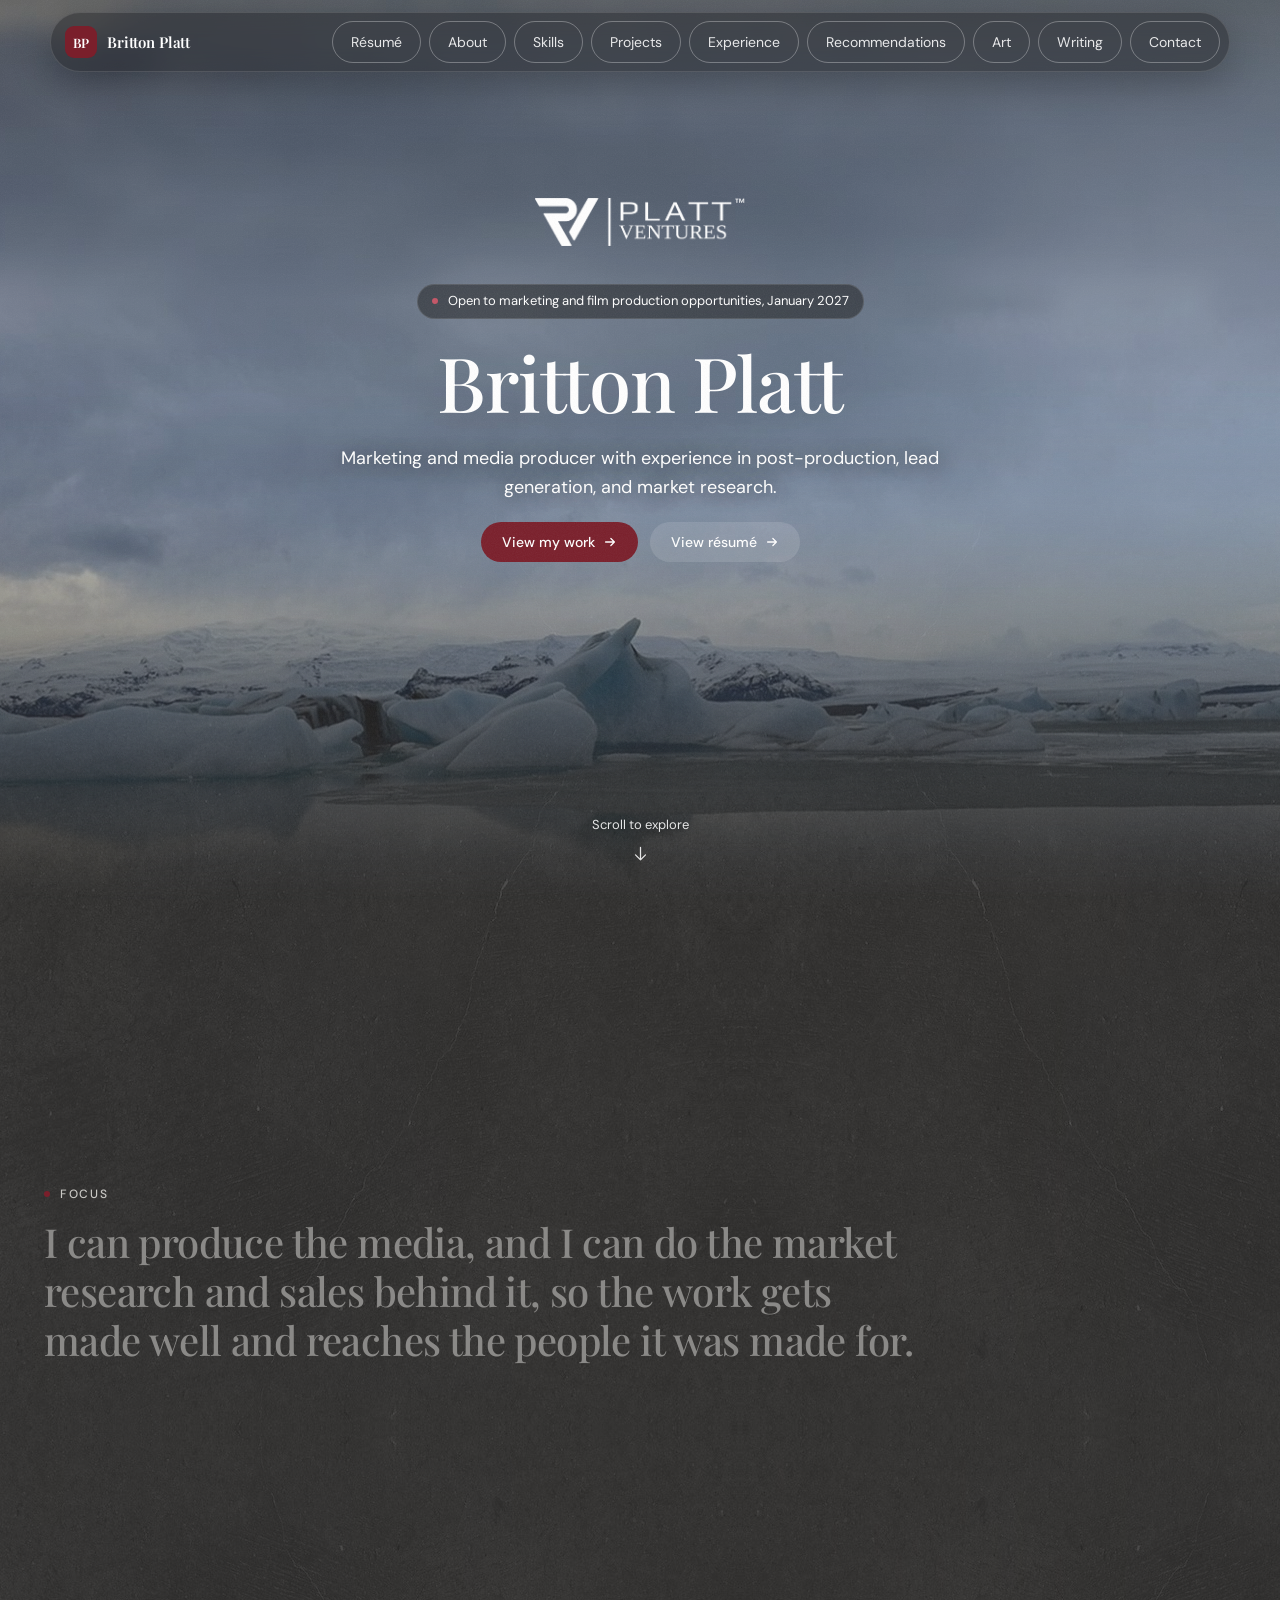
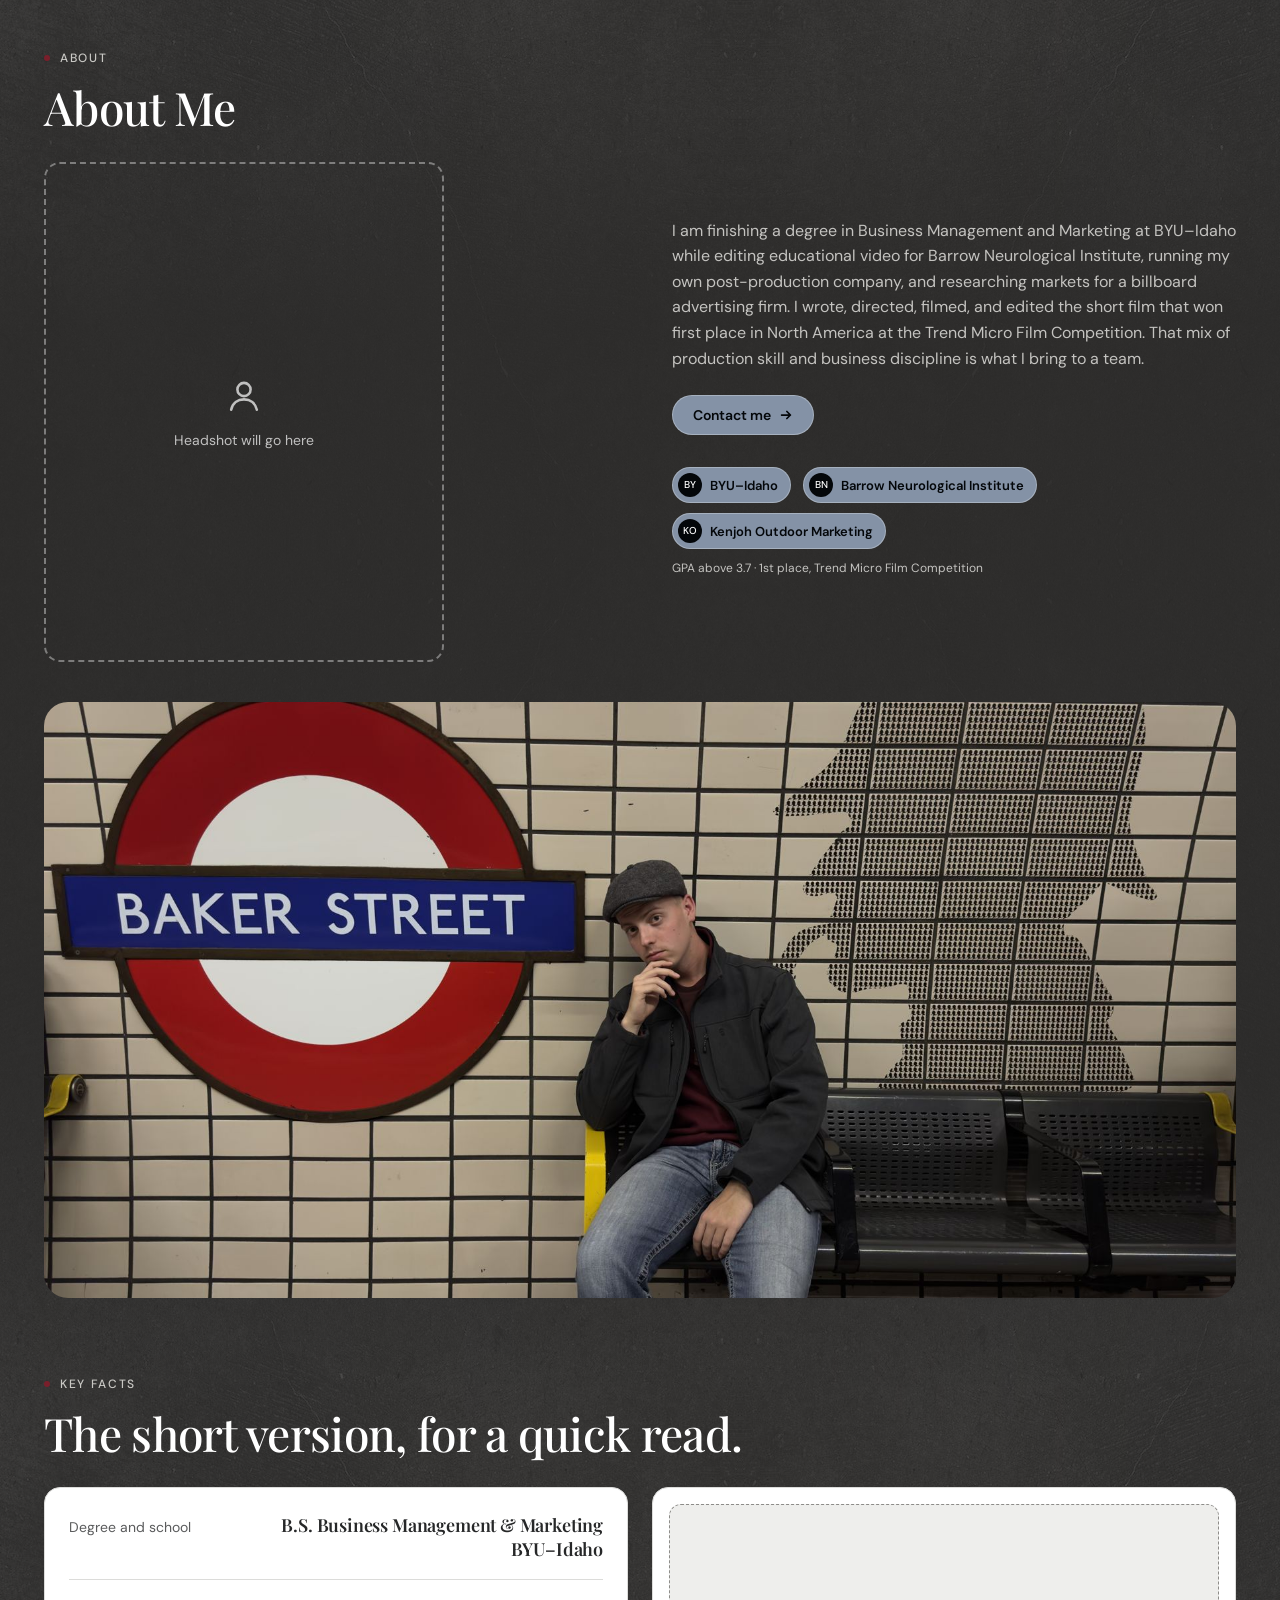
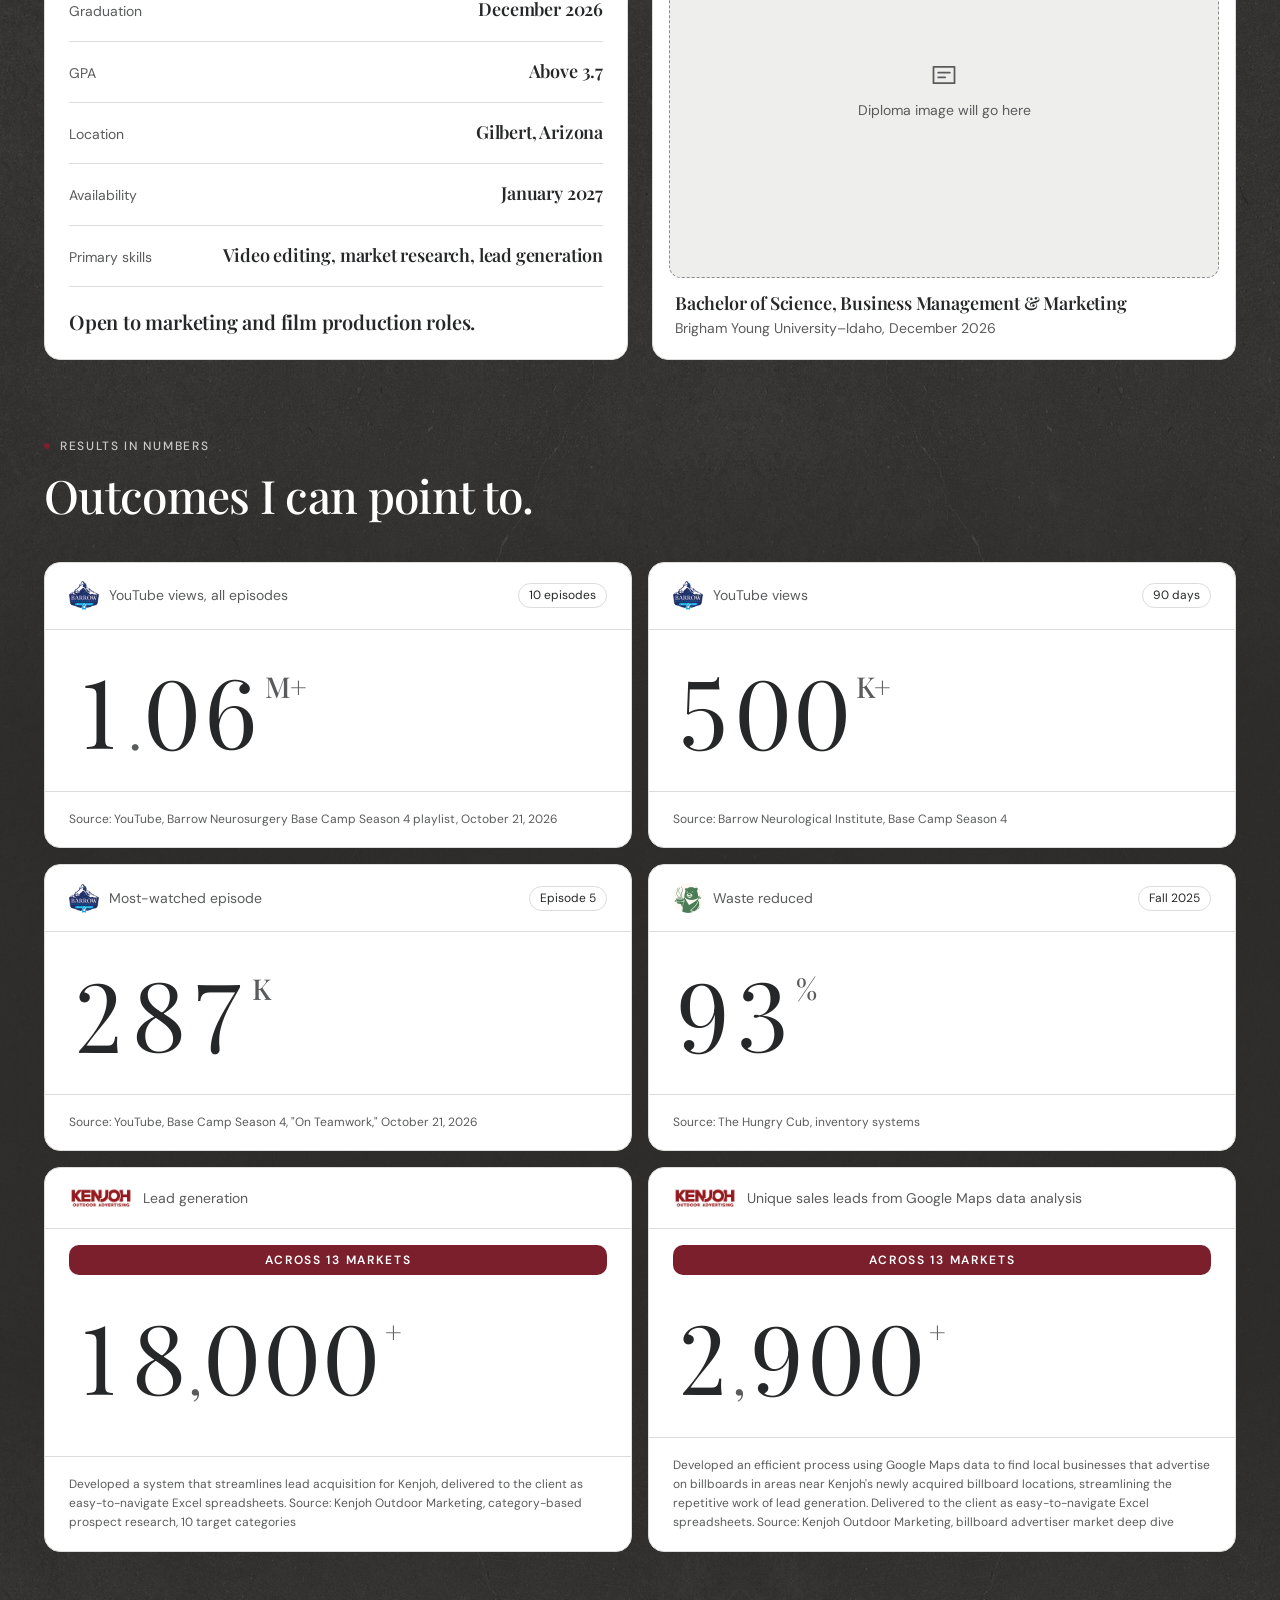
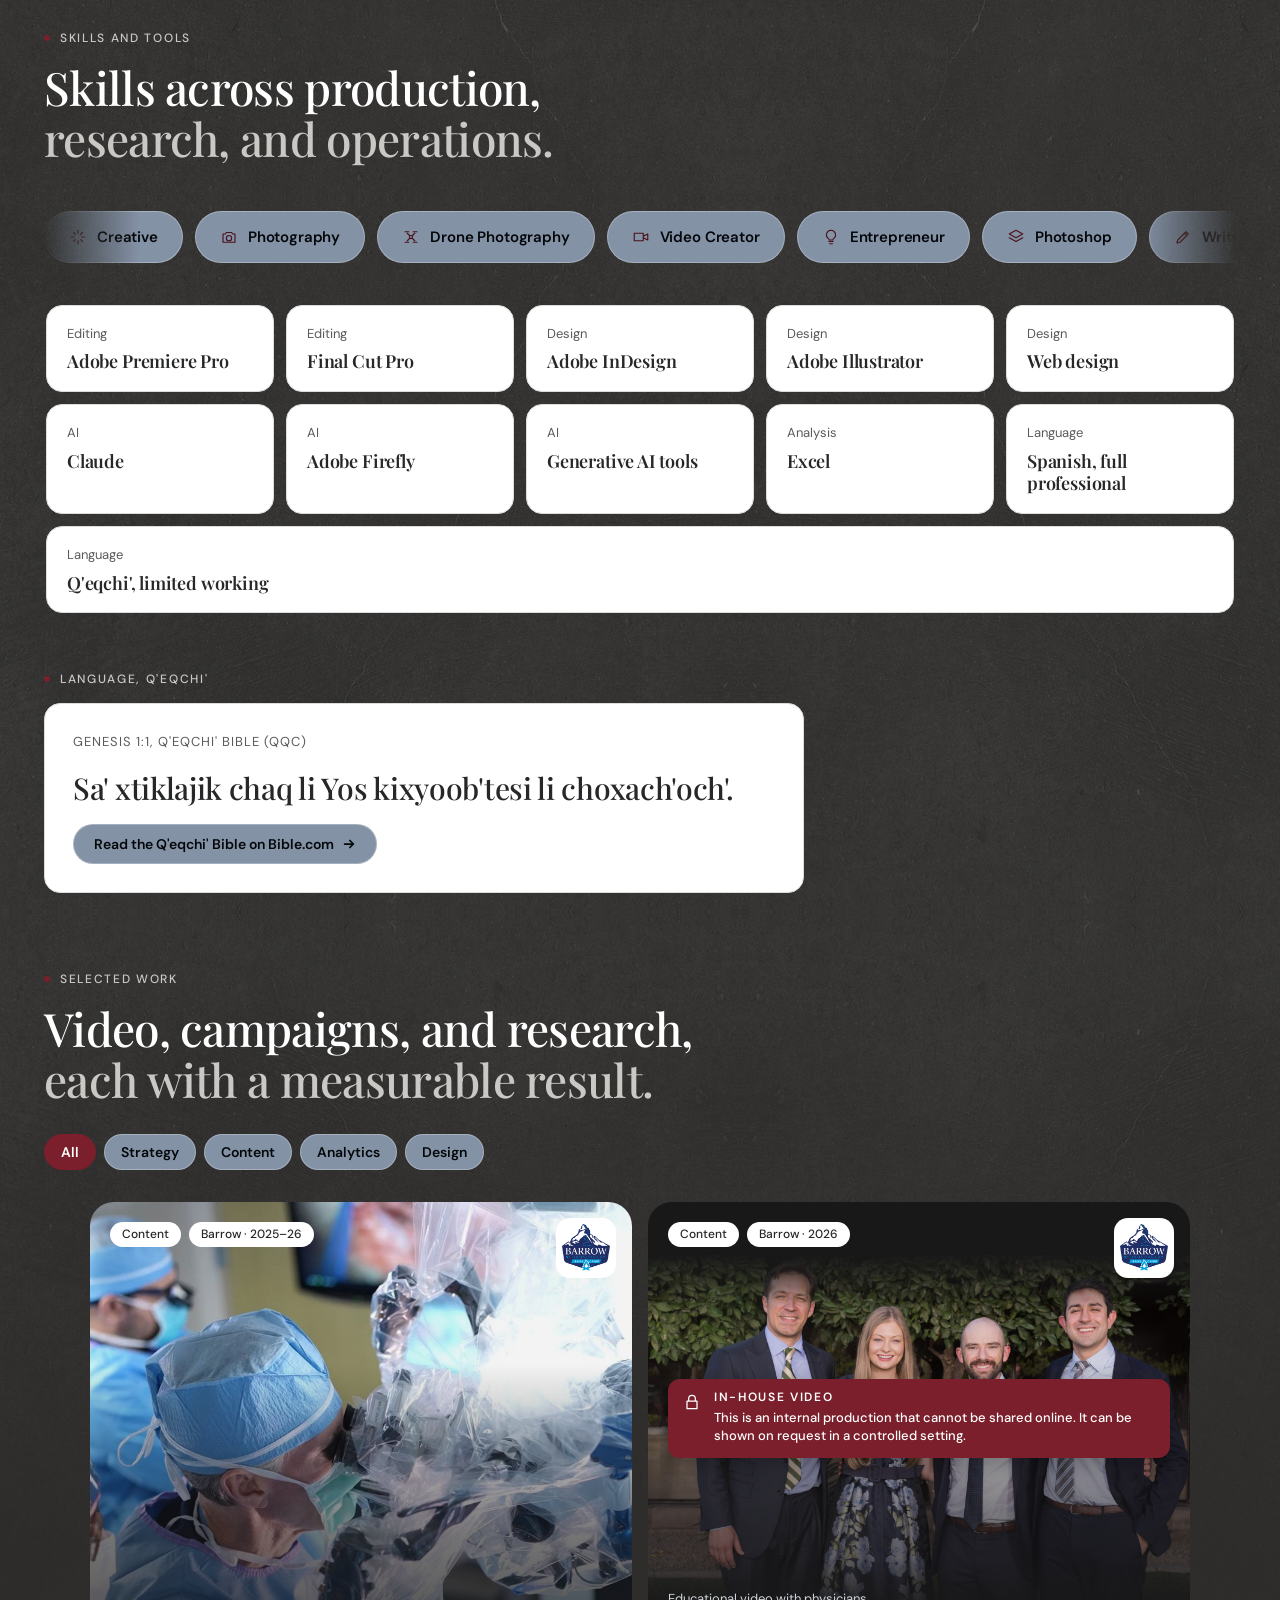
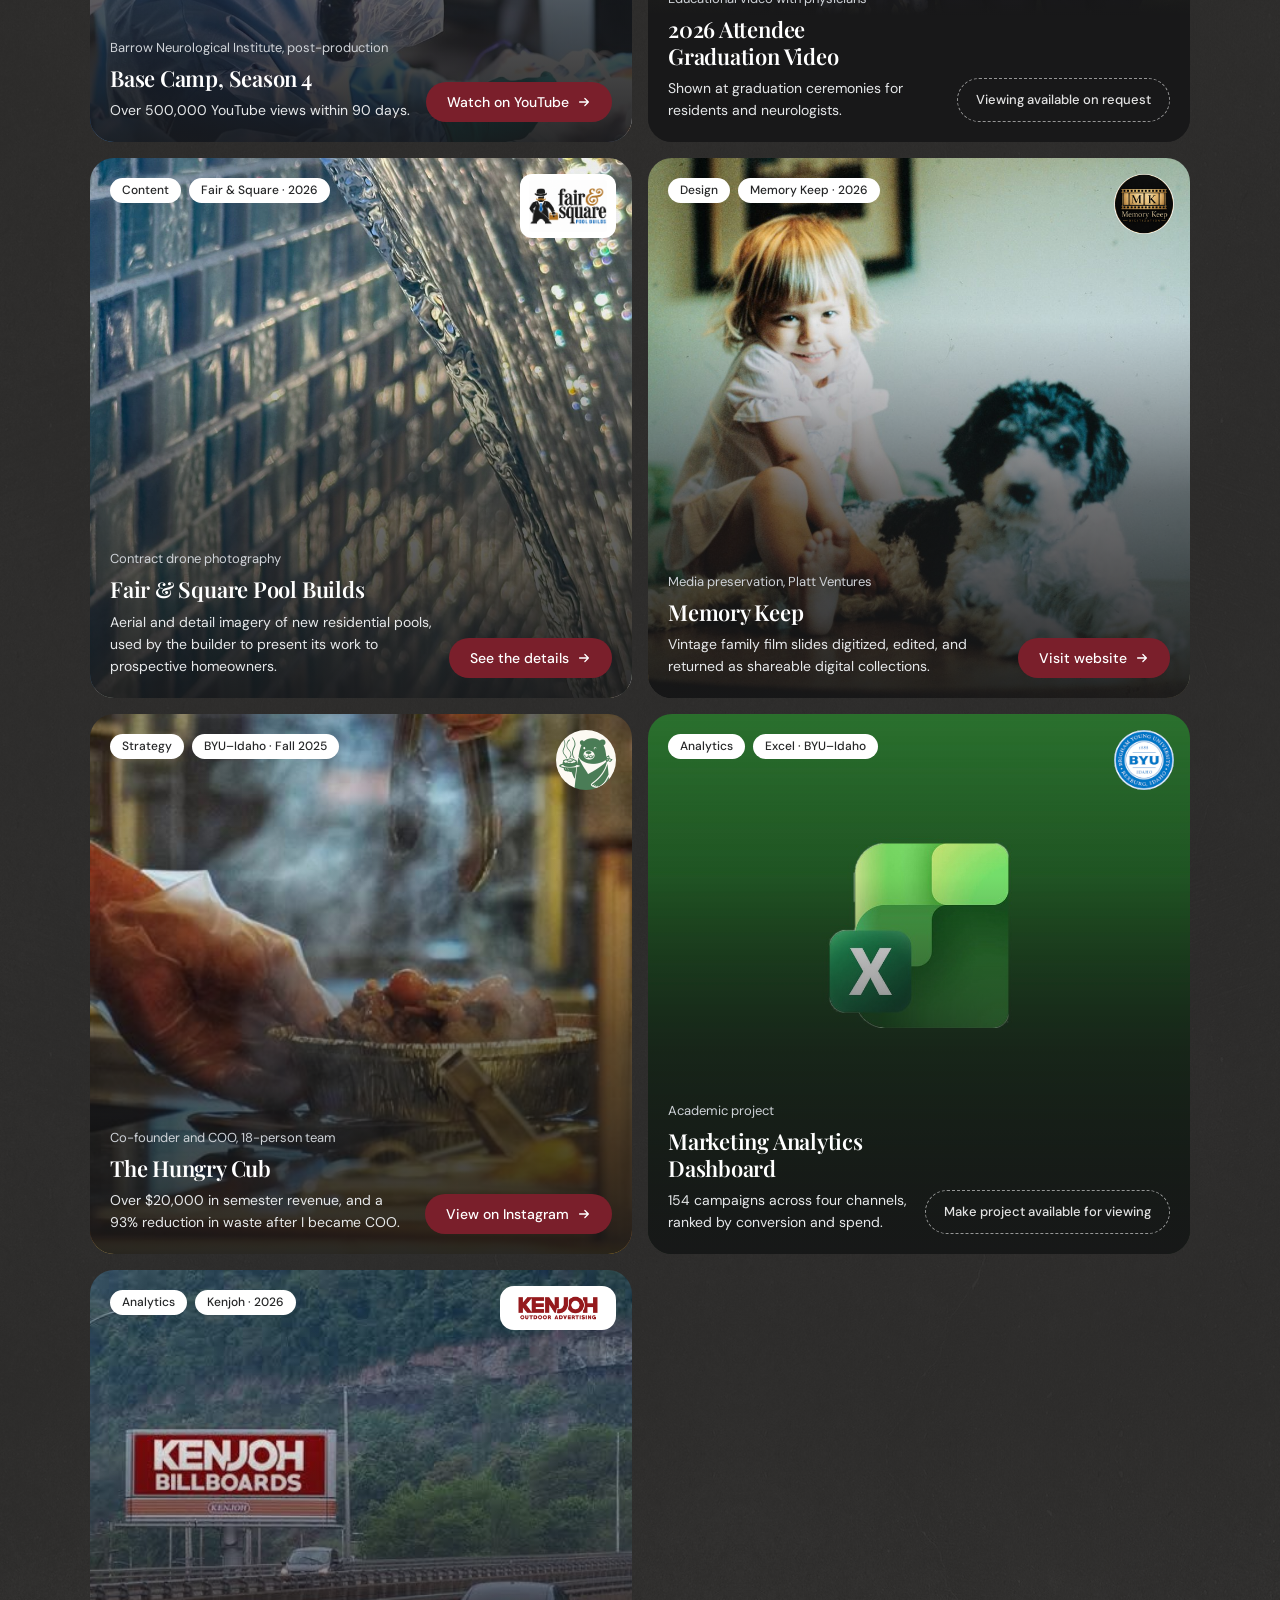
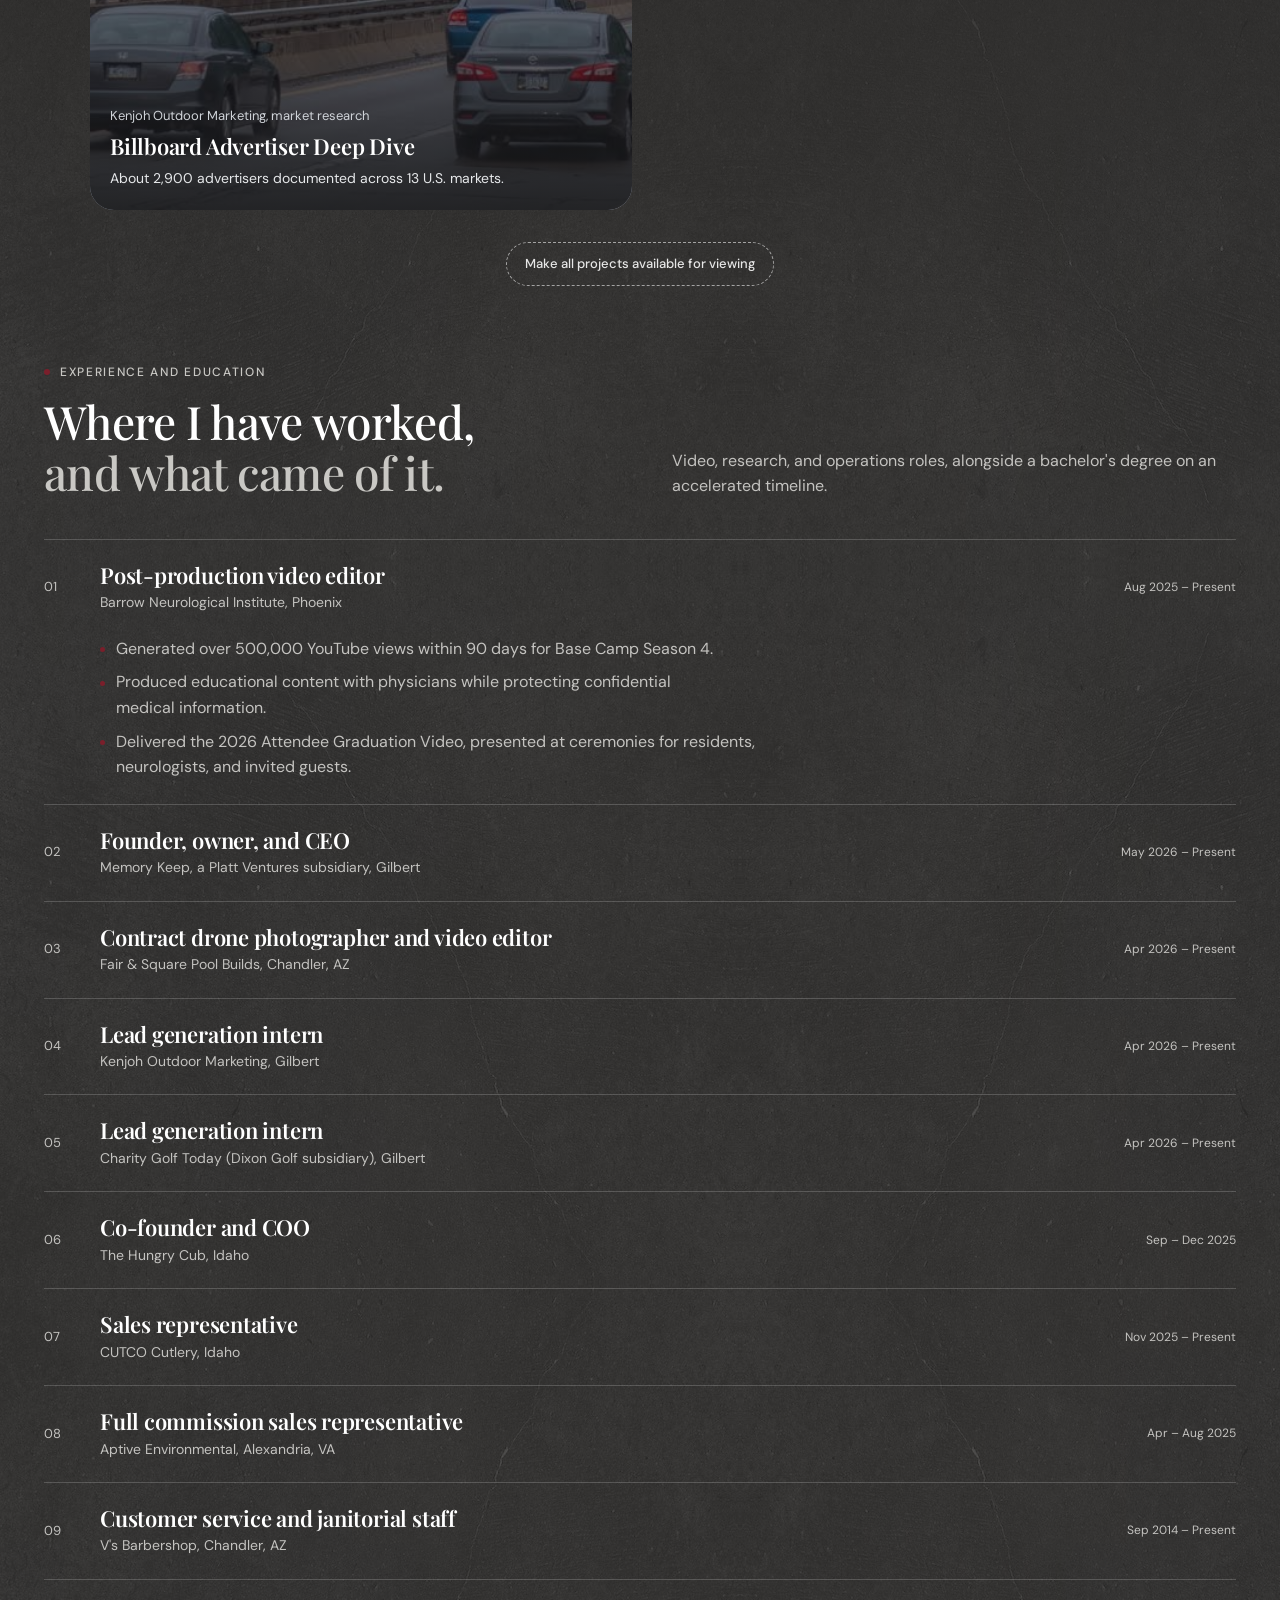
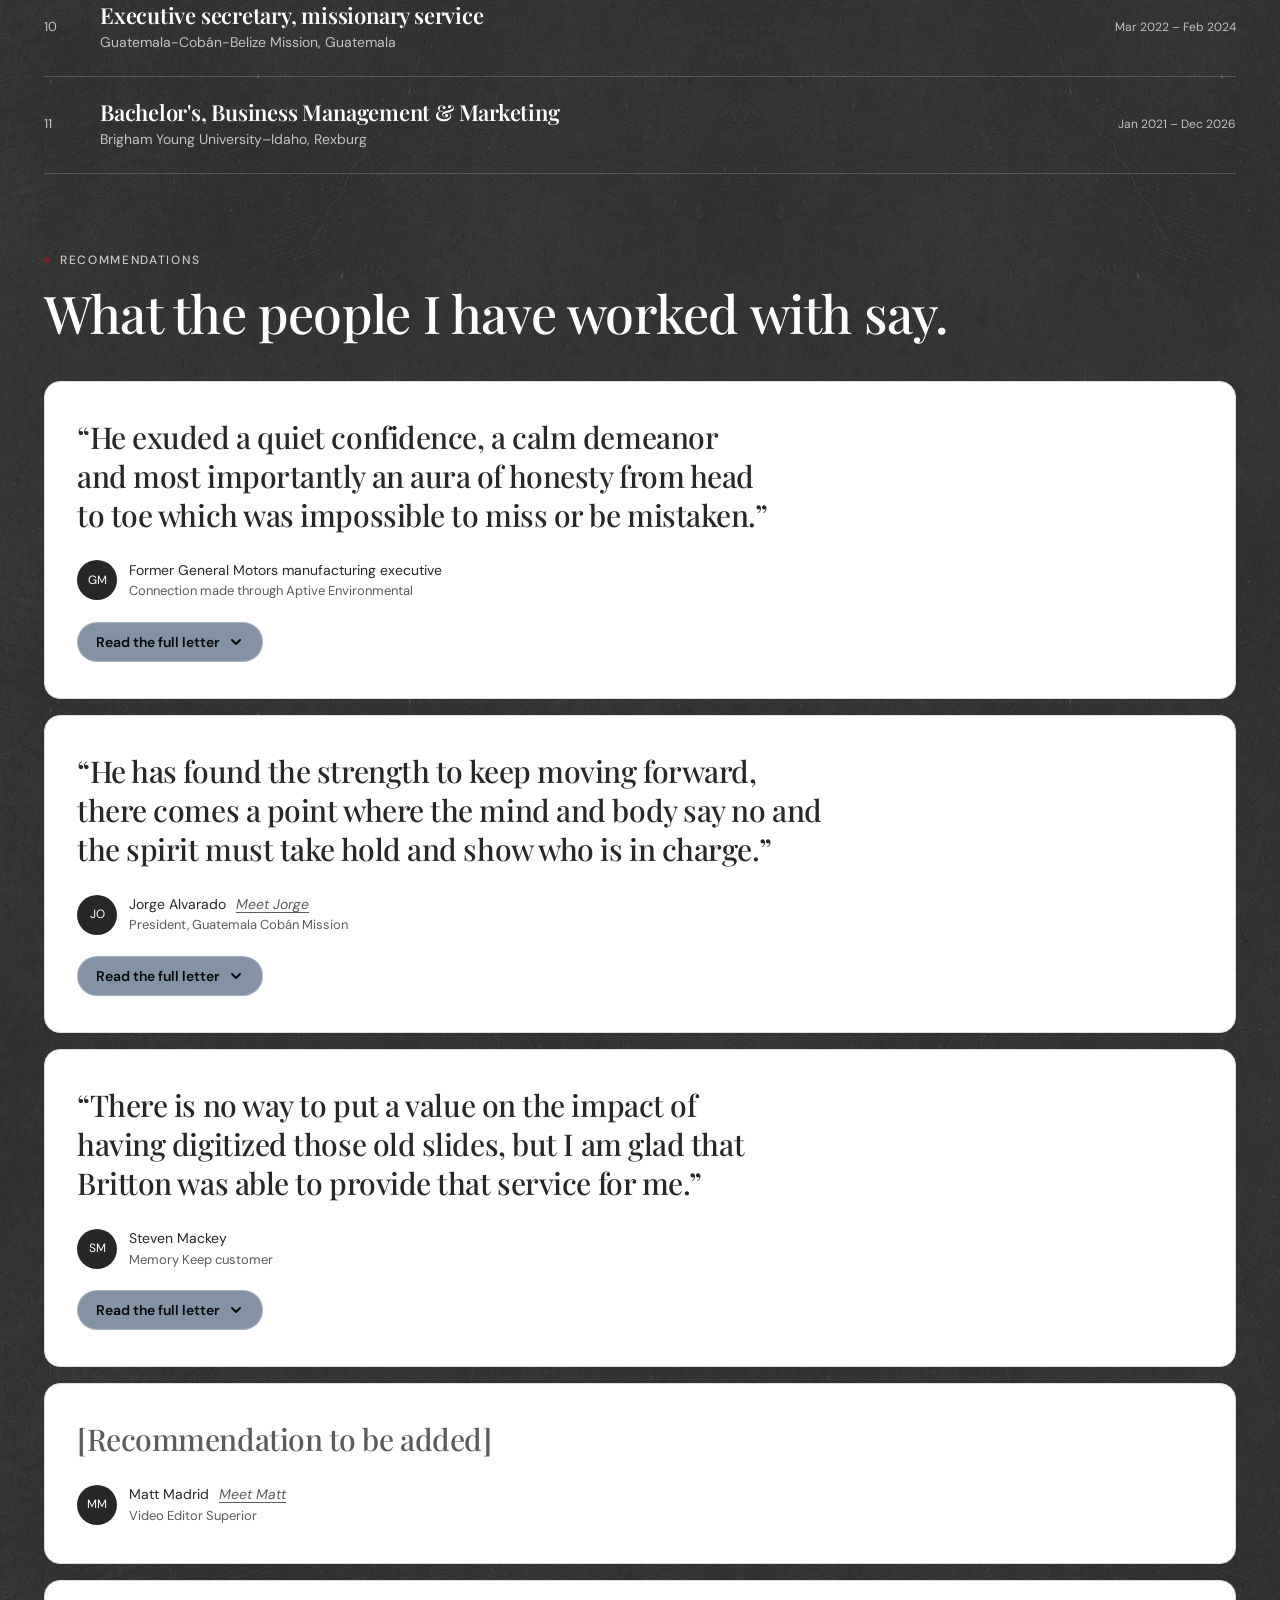
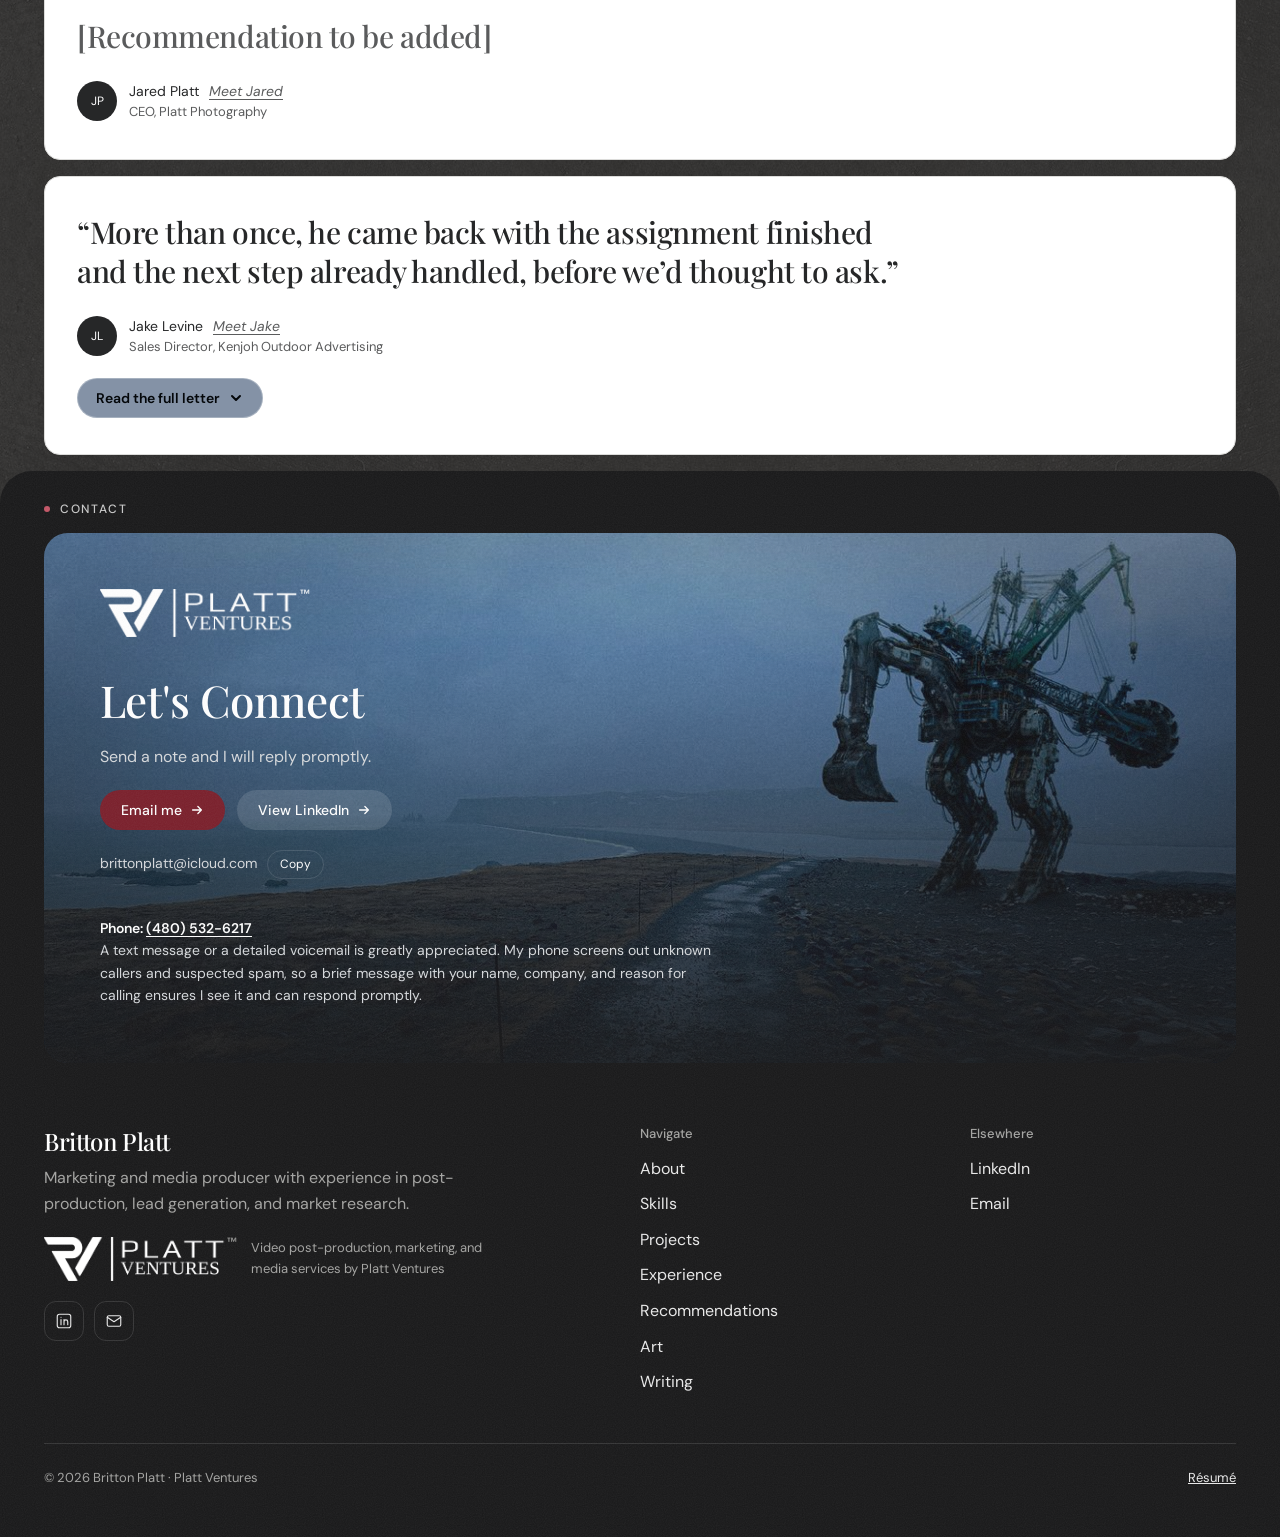
==== commit e1e39775: "Add TM mark beside each Platt Ventures logo" ====
--- a/index.html
+++ b/index.html
@@ -57,7 +57,7 @@
   <div class="hero-img" role="img" aria-label="A still glacier lagoon in Iceland with floating ice under a cloudy sky"></div>
   <div class="hero-fade"></div>
   <div class="hero-copy">
-    <img class="pv-mark" src="images/platt-ventures-white.png" alt="Platt Ventures logo" loading="lazy">
+    <span class="tm-wrap pv-mark-wrap"><img class="pv-mark" src="images/platt-ventures-white.png" alt="Platt Ventures™ logo" loading="lazy"><sup class="tm" aria-hidden="true">™</sup></span>
     <p class="badge"><i></i><span>Open to marketing and film production opportunities, January 2027</span></p>
     <h1>Britton Platt</h1>
     <p class="sub">Marketing and media producer with experience in post-production, lead generation, and market research.</p>
@@ -322,7 +322,7 @@
     <div class="img band rv">
       <div class="ice" style="--img:url(../images/cta.jpg)" role="img" aria-label="A lone walking machine standing on a misty coastal headland at dusk"></div>
       <div class="band-in">
-        <img class="pv-mark" src="images/platt-ventures-white.png" alt="Platt Ventures logo" loading="lazy">
+        <span class="tm-wrap pv-mark-wrap"><img class="pv-mark" src="images/platt-ventures-white.png" alt="Platt Ventures™ logo" loading="lazy"><sup class="tm" aria-hidden="true">™</sup></span>
         <h2>Let's Connect</h2>
         <p>Send a note and I will reply promptly.</p>
         <div class="btns">
@@ -338,7 +338,7 @@
       <div>
         <p class="nm">Britton Platt</p>
         <p class="bl">Marketing and media producer with experience in post-production, lead generation, and market research.</p>
-        <p class="pv-line"><img src="images/platt-ventures-white.png" alt="Platt Ventures logo" loading="lazy"><span>Video post-production, marketing, and media services by Platt Ventures</span></p>
+        <p class="pv-line"><span class="tm-wrap"><img src="images/platt-ventures-white.png" alt="Platt Ventures™ logo" loading="lazy"><sup class="tm" aria-hidden="true">™</sup></span><span>Video post-production, marketing, and media services by Platt Ventures</span></p>
         <div class="tiles">
           <a class="tile" href="https://www.linkedin.com/in/britton-platt-83a084385/" target="_blank" rel="noopener" aria-label="LinkedIn"><svg class="ic" viewBox="0 0 24 24"><rect x="3" y="3" width="18" height="18" rx="3"/><path d="M8 10v7M8 7v.01M12 17v-4a2.5 2.5 0 0 1 5 0v4M12 10v7"/></svg></a>
           <a class="tile" href="mailto:brittonplatt@icloud.com" aria-label="Email"><svg class="ic" viewBox="0 0 24 24"><rect x="3" y="5" width="18" height="14" rx="2"/><path d="M3 7l9 6 9-6"/></svg></a>
--- a/css/style.css
+++ b/css/style.css
@@ -162,6 +162,7 @@
 .logo-tile.left{right:auto;left:16px}.logo-tile.pv{width:132px}
 .acc-p .figs.mk figure{flex:1 1 120px;max-width:200px;aspect-ratio:4/3}.acc-p .figs.mk img{width:100%;height:100%;object-fit:cover;display:block}
 .phone-note{margin-top:18px;max-width:46em;font-size:14px;line-height:1.6;color:rgba(255,255,255,.78)}.phone-note b{color:#fff;font-weight:600}.phone-note a{color:#fff;text-decoration:underline;text-underline-offset:3px}
+.tm-wrap{display:inline-flex;align-items:flex-start;gap:2px}.tm{font-size:12px;font-weight:600;line-height:1;opacity:.85;margin-top:-1px}.pv-mark-wrap{align-self:flex-start;margin-bottom:18px}.hero-copy .pv-mark-wrap{align-self:center}.pv-mark-wrap .pv-mark{margin-bottom:0}
 .pv-line{display:flex;align-items:center;gap:14px;margin-top:20px;flex-wrap:wrap}.pv-line img{height:44px;width:auto}.pv-line span{font-size:13px;color:var(--text-on-dark-muted);max-width:18em}
 .pv-mark{display:block;height:48px;width:auto;max-width:100%;object-fit:contain;align-self:flex-start;margin-bottom:18px}.hero-copy .pv-mark{align-self:center;margin-left:auto;margin-right:auto}
 .lh{display:inline-flex;align-items:center;gap:10px}
